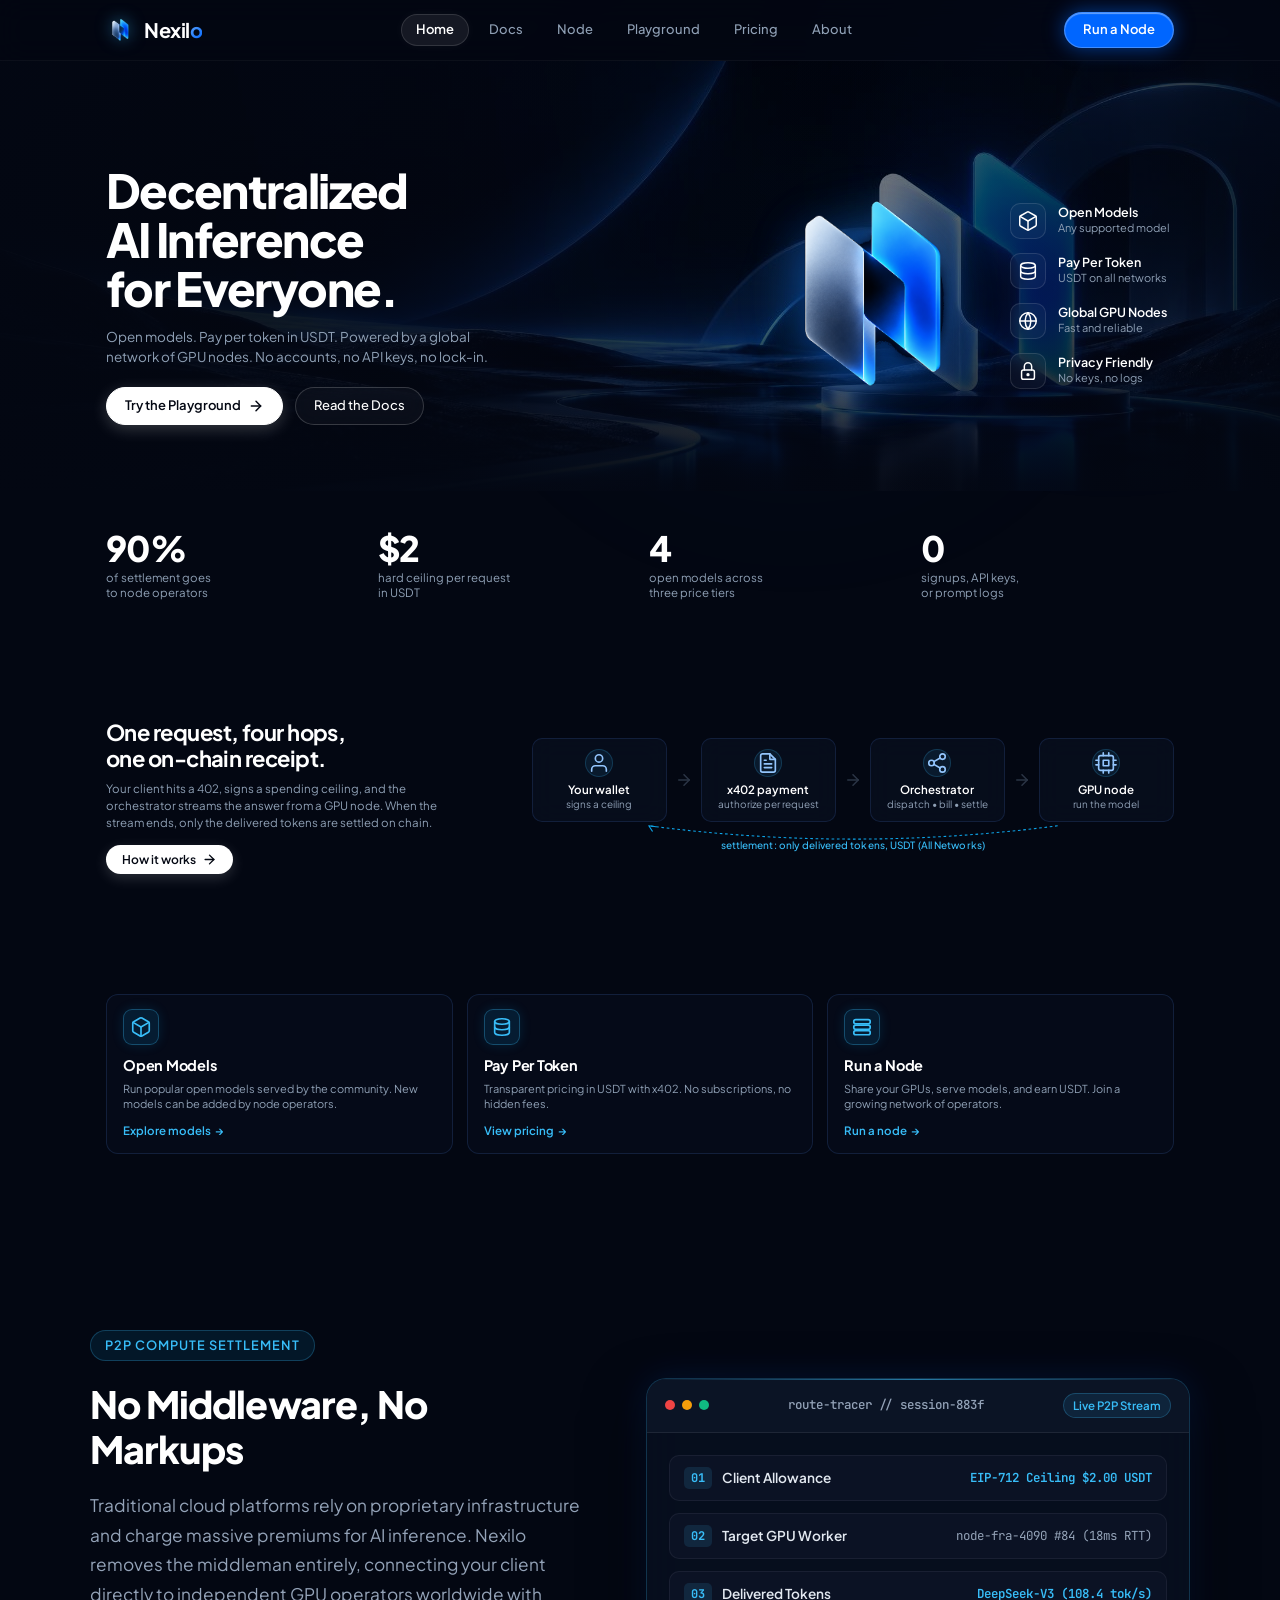
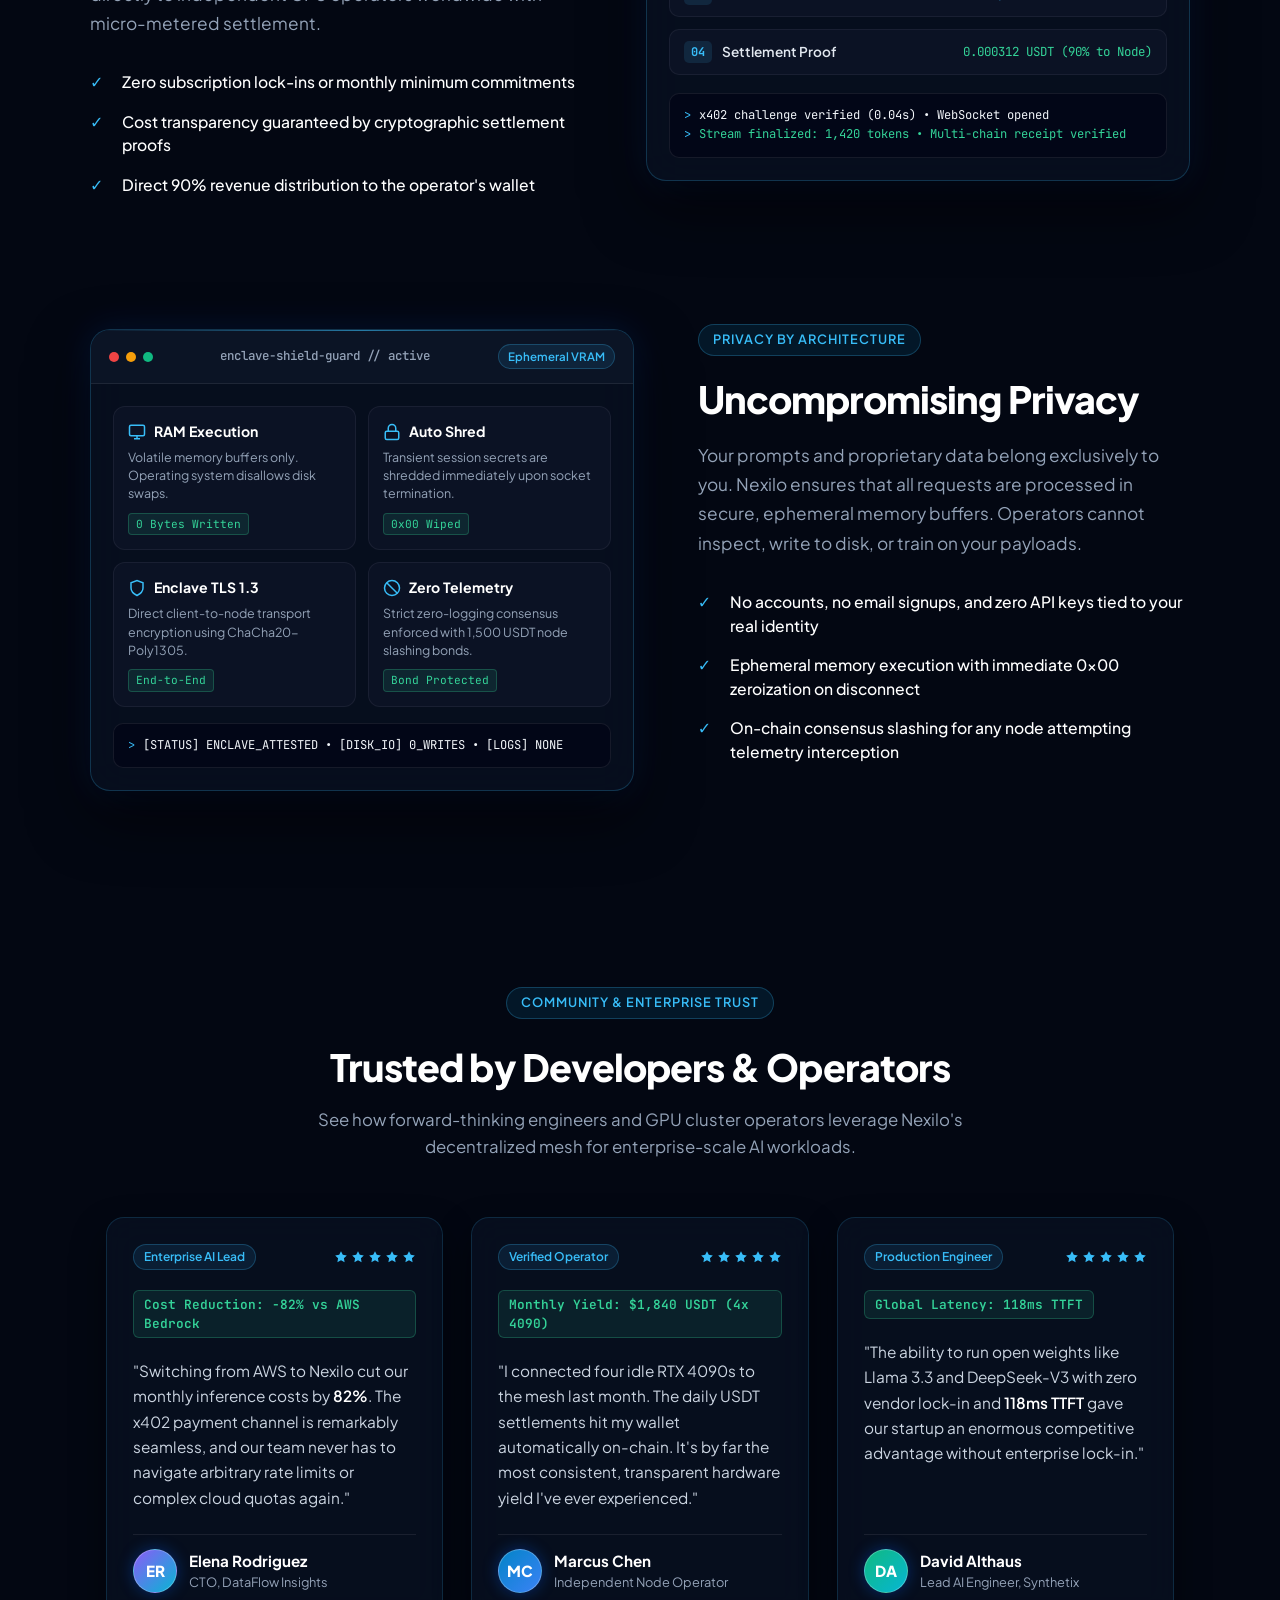
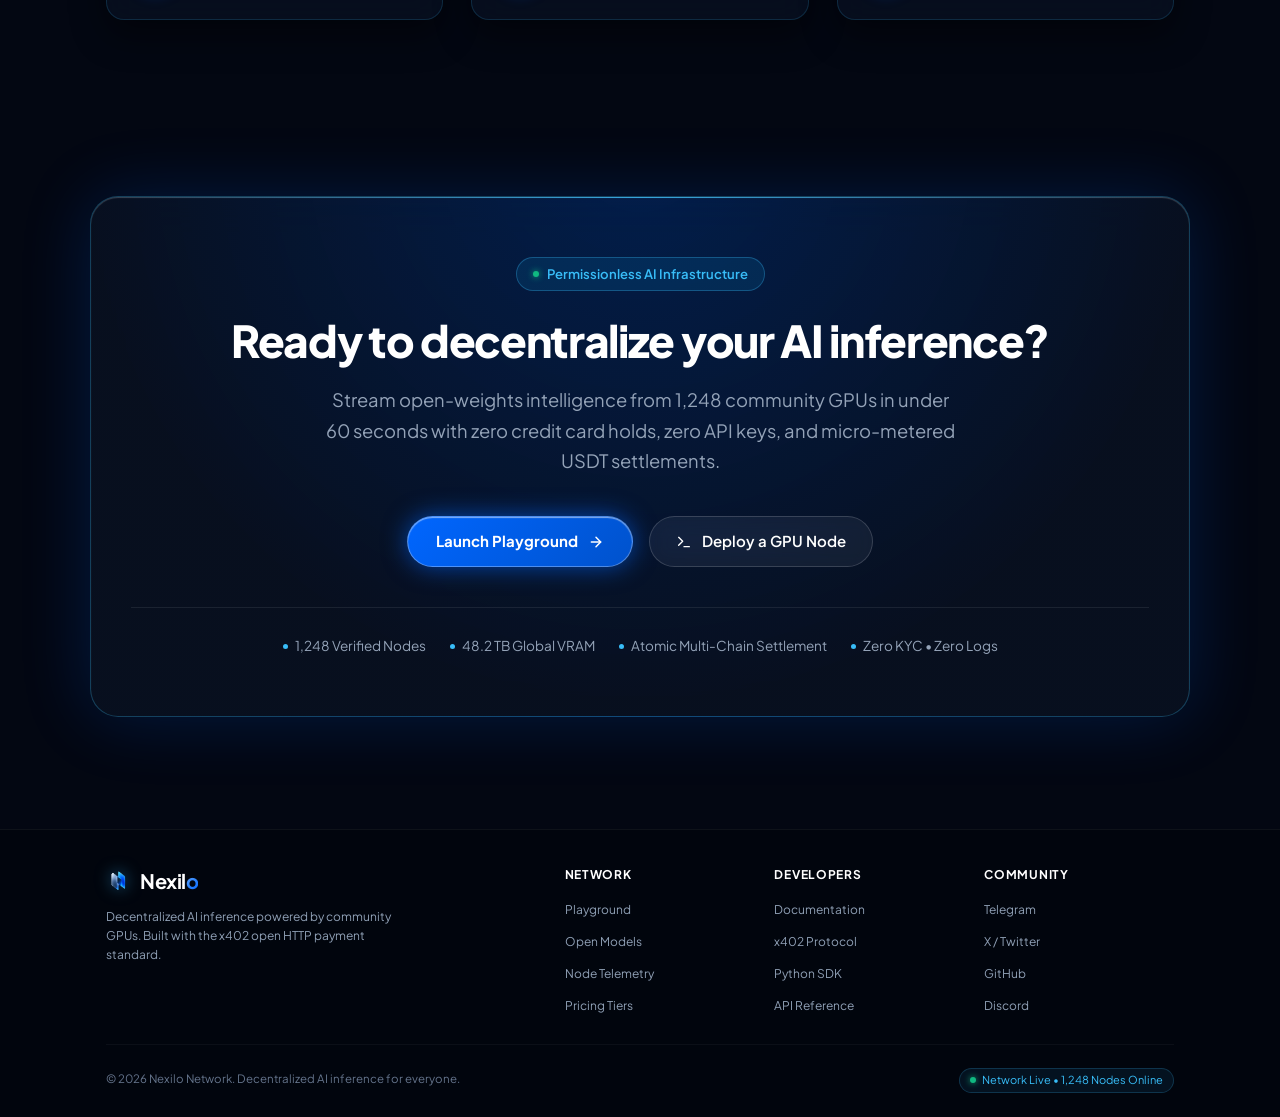
==== index.html @ 08388bfb "Initial commit: Nexilo Decentralized AI Inference UI" ====
<!DOCTYPE html>
<html lang="en">
<head>
  <meta charset="UTF-8" />
  <meta name="viewport" content="width=device-width, initial-scale=1.0" />
  
  <!-- Primary Meta Tags -->
  <title>Nexilo — Decentralized AI Inference for Everyone</title>
  <meta name="title" content="Nexilo — Decentralized AI Inference for Everyone" />
  <meta name="description" content="Open models. Pay per token in USDT. Powered by a global network of GPU nodes. No accounts, no API keys, no lock-in." />
  <meta name="keywords" content="Nexilo, decentralized AI, AI inference, GPU nodes, x402, web3 AI, USDT payment, open models" />
  <meta name="author" content="Nexilo Network" />
  <meta name="theme-color" content="#0066ff" />
  
  <!-- Open Graph / Facebook / Telegram / WhatsApp / Discord -->
  <meta property="og:type" content="website" />
  <meta property="og:url" content="https://nexilo.network/" />
  <meta property="og:title" content="Nexilo — Decentralized AI Inference for Everyone" />
  <meta property="og:description" content="Open models. Pay per token in USDT. Powered by a global network of GPU nodes. No accounts, no API keys, no lock-in." />
  <meta property="og:image" content="banner_nexilo.png" />
  <meta property="og:image:secure_url" content="banner_nexilo.png" />
  <meta property="og:image:type" content="image/png" />
  <meta property="og:image:width" content="2048" />
  <meta property="og:image:height" content="768" />
  <meta property="og:image:alt" content="Nexilo Decentralized AI Inference" />
  <meta property="og:site_name" content="Nexilo" />
  <meta property="og:locale" content="en_US" />

  <!-- Twitter / X -->
  <meta name="twitter:card" content="summary_large_image" />
  <meta name="twitter:url" content="https://nexilo.network/" />
  <meta name="twitter:title" content="Nexilo — Decentralized AI Inference for Everyone" />
  <meta name="twitter:description" content="Open models. Pay per token in USDT. Powered by a global network of GPU nodes. No accounts, no API keys, no lock-in." />
  <meta name="twitter:image" content="banner_nexilo.png" />
  <meta name="twitter:image:alt" content="Nexilo Decentralized AI Inference" />

  <!-- Favicon & Touch Icons -->
  <link rel="icon" type="image/png" href="nexilo_logo_transparent.png" />
  <link rel="apple-touch-icon" href="nexilo_logo_transparent.png" />
  <link rel="image_src" href="banner_nexilo.png" />

  <!-- Google Fonts: Plus Jakarta Sans -->
  <link rel="preconnect" href="https://fonts.googleapis.com" />
  <link rel="preconnect" href="https://fonts.gstatic.com" crossorigin />
  <link href="https://fonts.googleapis.com/css2?family=Plus+Jakarta+Sans:wght@400;500;600;700;800&family=JetBrains+Mono:wght@400;500;600&display=swap" rel="stylesheet" />

  <!-- Stylesheet -->
  <link rel="stylesheet" href="styles.css" />
</head>
<body>
  <!-- Ambient background glow layers -->
  <div class="ambient-glow glow-top-right"></div>
  <div class="ambient-glow glow-center-hero"></div>

  <!-- Header / Navbar -->
  <header class="navbar-wrapper">
    <div class="nav-container">
      <!-- Brand Logo -->
      <a href="index.html" class="brand-logo" id="brand-logo" aria-label="Nexilo Home">
        <div class="logo-icon-wrap">
          <img src="nexilo_logo_transparent.png" alt="Nexilo Logo" class="brand-icon" />
        </div>
        <span class="brand-text">Nexil<span class="gradient-o">o</span></span>
      </a>

      <!-- Desktop Nav Items -->
      <nav class="nav-links" id="main-nav" aria-label="Primary Navigation">
        <a href="index.html" class="nav-link active" id="nav-home">Home</a>
        <a href="docs.html" class="nav-link" id="nav-docs">Docs</a>
        <a href="node.html" class="nav-link" id="nav-node">Node</a>
        <a href="playground.html" class="nav-link" id="nav-playground">Playground</a>
        <a href="pricing.html" class="nav-link" id="nav-pricing">Pricing</a>
        <a href="about.html" class="nav-link" id="nav-about">About</a>
      </nav>

      <!-- Action Button -->
      <div class="nav-actions">
        <a href="node.html" class="btn-run-node" id="btn-run-node-nav" style="text-decoration: none; display: inline-block;">
          Run a Node
        </a>
        <button class="mobile-toggle" id="mobile-toggle" aria-label="Toggle Menu" onclick="toggleMobileMenu()">
          <span></span>
          <span></span>
          <span></span>
        </button>
      </div>
    </div>
  </header>

  <!-- Mobile Drawer Menu -->
  <div class="mobile-drawer" id="mobile-drawer">
    <div class="mobile-drawer-content">
      <a href="index.html" class="mobile-link active" onclick="closeMobileMenu()">Home</a>
      <a href="docs.html" class="mobile-link" onclick="closeMobileMenu()">Docs</a>
      <a href="node.html" class="mobile-link" onclick="closeMobileMenu()">Node</a>
      <a href="playground.html" class="mobile-link" onclick="closeMobileMenu()">Playground</a>
      <a href="pricing.html" class="mobile-link" onclick="closeMobileMenu()">Pricing</a>
      <a href="about.html" class="mobile-link" onclick="closeMobileMenu()">About</a>
      <a href="node.html" class="btn-run-node mobile-btn" style="text-decoration: none; text-align: center;" onclick="closeMobileMenu()">Run a Node</a>
    </div>
  </div>

  <main class="page-content" id="home">
    <!-- Hero Section -->
    <section class="hero-section">
      <!-- Background Scene Layer with Terrain and Neon Curves -->
      <div class="hero-bg-layer" aria-hidden="true">
        <img src="nexilo_bg.jpg" alt="" class="hero-bg-img" />
        <div class="hero-vignette"></div>
      </div>

      <div class="container hero-container">
        <!-- Hero Left Column -->
        <div class="hero-left">
          <h1 class="hero-title">
            Decentralized<br />
            AI Inference<br />
            for Everyone.
          </h1>

          <p class="hero-subtitle">
            Open models. Pay per token in USDT. Powered by a global network of GPU nodes. No accounts, no API keys, no lock-in.
          </p>

          <div class="hero-actions">
            <a href="playground.html" class="btn-primary" id="btn-try-playground" style="text-decoration: none;">
              <span>Try the Playground</span>
              <svg class="arrow-icon" width="16" height="16" viewBox="0 0 24 24" fill="none" stroke="currentColor" stroke-width="2.2" stroke-linecap="round" stroke-linejoin="round">
                <line x1="5" y1="12" x2="19" y2="12"></line>
                <polyline points="12 5 19 12 12 19"></polyline>
              </svg>
            </a>

            <a href="docs.html" class="btn-secondary" id="btn-read-docs" style="text-decoration: none;">
              Read the Docs
            </a>
          </div>
        </div>

        <!-- Hero Center/Right Visual with Floating 3D Logo & Vertical Features -->
        <div class="hero-visual-col">
          <!-- 3D Logo Showcase Centerpiece -->
          <div class="floating-logo-container" id="floating-logo-wrap">
            <div class="logo-glow-aura"></div>
            <img src="nexilo_logo_hero.png" alt="Nexilo 3D Core" class="floating-3d-logo" id="hero-3d-logo" />
            <div class="logo-reflection"></div>
          </div>

          <!-- Vertical Feature Items -->
          <div class="hero-feature-list">
            <!-- Feature Item 1: Open Models -->
            <div class="hero-feature-item" onclick="openModelsModal()">
              <div class="feature-icon-box">
                <svg width="22" height="22" viewBox="0 0 24 24" fill="none" stroke="#ffffff" stroke-width="1.6" stroke-linecap="round" stroke-linejoin="round">
                  <!-- Wireframe Isometric Cube -->
                  <path d="M21 16V8a2 2 0 0 0-1-1.73l-7-4a2 2 0 0 0-2 0l-7 4A2 2 0 0 0 3 8v8a2 2 0 0 0 1 1.73l7 4a2 2 0 0 0 2 0l7-4A2 2 0 0 0 21 16z"></path>
                  <polyline points="3.27 6.96 12 12.01 20.73 6.96"></polyline>
                  <line x1="12" y1="22.08" x2="12" y2="12"></line>
                </svg>
              </div>
              <div class="feature-text">
                <h4 class="feature-title">Open Models</h4>
                <p class="feature-desc">Any supported model</p>
              </div>
            </div>

            <!-- Feature Item 2: Pay Per Token -->
            <div class="hero-feature-item" onclick="openPricingModal()">
              <div class="feature-icon-box">
                <svg width="22" height="22" viewBox="0 0 24 24" fill="none" stroke="#ffffff" stroke-width="1.6" stroke-linecap="round" stroke-linejoin="round">
                  <!-- 3 Stacked Coins / Tokens -->
                  <ellipse cx="12" cy="6" rx="8" ry="3"></ellipse>
                  <path d="M4 6v6c0 1.66 3.58 3 8 3s8-1.34 8-3V6"></path>
                  <path d="M4 12v6c0 1.66 3.58 3 8 3s8-1.34 8-3v-6"></path>
                </svg>
              </div>
              <div class="feature-text">
                <h4 class="feature-title">Pay Per Token</h4>
                <p class="feature-desc">USDT on all networks</p>
              </div>
            </div>

            <!-- Feature Item 3: Global GPU Nodes -->
            <div class="hero-feature-item" onclick="openNodeModal()">
              <div class="feature-icon-box">
                <svg width="22" height="22" viewBox="0 0 24 24" fill="none" stroke="#ffffff" stroke-width="1.6" stroke-linecap="round" stroke-linejoin="round">
                  <!-- Wireframe Globe Network -->
                  <circle cx="12" cy="12" r="9"></circle>
                  <line x1="3" y1="12" x2="21" y2="12"></line>
                  <path d="M12 3a14.5 14.5 0 0 0 0 18"></path>
                  <path d="M12 3a14.5 14.5 0 0 1 0 18"></path>
                </svg>
              </div>
              <div class="feature-text">
                <h4 class="feature-title">Global GPU Nodes</h4>
                <p class="feature-desc">Fast and reliable</p>
              </div>
            </div>

            <!-- Feature Item 4: Privacy Friendly -->
            <div class="hero-feature-item" onclick="openDocsModal()">
              <div class="feature-icon-box">
                <svg width="22" height="22" viewBox="0 0 24 24" fill="none" stroke="#ffffff" stroke-width="1.6" stroke-linecap="round" stroke-linejoin="round">
                  <!-- Padlock -->
                  <rect x="5" y="11" width="14" height="10" rx="2" ry="2"></rect>
                  <path d="M8 11V7a4 4 0 0 1 8 0v4"></path>
                  <circle cx="12" cy="16" r="1" fill="#ffffff"></circle>
                </svg>
              </div>
              <div class="feature-text">
                <h4 class="feature-title">Privacy Friendly</h4>
                <p class="feature-desc">No keys, no logs</p>
              </div>
            </div>
          </div>
        </div>
      </div>
    </section>

    <!-- Stats / Metrics Row -->
    <section class="stats-section">
      <div class="container stats-container">
        <!-- Stat Item 1 -->
        <div class="stat-column">
          <div class="stat-value">90%</div>
          <div class="stat-label">
            of settlement goes<br />
            to node operators
          </div>
        </div>

        <!-- Stat Item 2 -->
        <div class="stat-column">
          <div class="stat-value">$2</div>
          <div class="stat-label">
            hard ceiling per request<br />
            in USDT
          </div>
        </div>

        <!-- Stat Item 3 -->
        <div class="stat-column">
          <div class="stat-value">4</div>
          <div class="stat-label">
            open models across<br />
            three price tiers
          </div>
        </div>

        <!-- Stat Item 4 -->
        <div class="stat-column">
          <div class="stat-value">0</div>
          <div class="stat-label">
            signups, API keys,<br />
            or prompt logs
          </div>
        </div>
      </div>
    </section>

    <!-- Architecture / How It Works Section -->
    <section class="architecture-section" id="how-it-works">
      <div class="container arch-container">
        <!-- Arch Left Column -->
        <div class="arch-left">
          <h2 class="arch-heading">
            One request, four hops,<br />
            one on-chain receipt.
          </h2>

          <p class="arch-description">
            Your client hits a 402, signs a spending ceiling, and the orchestrator streams the answer from a GPU node. When the stream ends, only the delivered tokens are settled on chain.
          </p>

          <button class="btn-how-it-works" id="btn-how-it-works" onclick="triggerFlowSimulation()">
            <span>How it works</span>
            <svg class="arrow-icon" width="15" height="15" viewBox="0 0 24 24" fill="none" stroke="currentColor" stroke-width="2.2" stroke-linecap="round" stroke-linejoin="round">
              <line x1="5" y1="12" x2="19" y2="12"></line>
              <polyline points="12 5 19 12 12 19"></polyline>
            </svg>
          </button>
        </div>

        <!-- Arch Right Column: Interactive Process Diagram -->
        <div class="arch-right">
          <div class="arch-flow-wrapper">
            <!-- 4 Process Cards Row -->
            <div class="arch-cards-row">
              <!-- Card 1: Your wallet -->
              <div class="process-card" id="step-wallet">
                <div class="process-icon-wrap">
                  <svg width="22" height="22" viewBox="0 0 24 24" fill="none" stroke="#93c5fd" stroke-width="1.8" stroke-linecap="round" stroke-linejoin="round">
                    <path d="M20 21v-2a4 4 0 0 0-4-4H8a4 4 0 0 0-4 4v2"></path>
                    <circle cx="12" cy="7" r="4"></circle>
                  </svg>
                </div>
                <div class="process-info">
                  <div class="process-title">Your wallet</div>
                  <div class="process-subtitle">signs a ceiling</div>
                </div>
              </div>

              <!-- Connecting Arrow 1 -->
              <div class="flow-arrow" aria-hidden="true">
                <svg width="18" height="18" viewBox="0 0 24 24" fill="none" stroke="#475569" stroke-width="2" stroke-linecap="round" stroke-linejoin="round">
                  <line x1="5" y1="12" x2="19" y2="12"></line>
                  <polyline points="12 5 19 12 12 19"></polyline>
                </svg>
              </div>

              <!-- Card 2: x402 payment -->
              <div class="process-card" id="step-payment">
                <div class="process-icon-wrap">
                  <svg width="22" height="22" viewBox="0 0 24 24" fill="none" stroke="#93c5fd" stroke-width="1.8" stroke-linecap="round" stroke-linejoin="round">
                    <path d="M14 2H6a2 2 0 0 0-2 2v16a2 2 0 0 0 2 2h12a2 2 0 0 0 2-2V8z"></path>
                    <polyline points="14 2 14 8 20 8"></polyline>
                    <line x1="16" y1="13" x2="8" y2="13"></line>
                    <line x1="16" y1="17" x2="8" y2="17"></line>
                    <line x1="10" y1="9" x2="8" y2="9"></line>
                  </svg>
                </div>
                <div class="process-info">
                  <div class="process-title">x402 payment</div>
                  <div class="process-subtitle">authorize per request</div>
                </div>
              </div>

              <!-- Connecting Arrow 2 -->
              <div class="flow-arrow" aria-hidden="true">
                <svg width="18" height="18" viewBox="0 0 24 24" fill="none" stroke="#475569" stroke-width="2" stroke-linecap="round" stroke-linejoin="round">
                  <line x1="5" y1="12" x2="19" y2="12"></line>
                  <polyline points="12 5 19 12 12 19"></polyline>
                </svg>
              </div>

              <!-- Card 3: Orchestrator -->
              <div class="process-card" id="step-orchestrator">
                <div class="process-icon-wrap">
                  <svg width="22" height="22" viewBox="0 0 24 24" fill="none" stroke="#93c5fd" stroke-width="1.8" stroke-linecap="round" stroke-linejoin="round">
                    <circle cx="18" cy="5" r="3"></circle>
                    <circle cx="6" cy="12" r="3"></circle>
                    <circle cx="18" cy="19" r="3"></circle>
                    <line x1="8.59" y1="13.51" x2="15.42" y2="17.49"></line>
                    <line x1="15.41" y1="6.51" x2="8.59" y2="10.49"></line>
                  </svg>
                </div>
                <div class="process-info">
                  <div class="process-title">Orchestrator</div>
                  <div class="process-subtitle">dispatch &bull; bill &bull; settle</div>
                </div>
              </div>

              <!-- Connecting Arrow 3 -->
              <div class="flow-arrow" aria-hidden="true">
                <svg width="18" height="18" viewBox="0 0 24 24" fill="none" stroke="#475569" stroke-width="2" stroke-linecap="round" stroke-linejoin="round">
                  <line x1="5" y1="12" x2="19" y2="12"></line>
                  <polyline points="12 5 19 12 12 19"></polyline>
                </svg>
              </div>

              <!-- Card 4: GPU node -->
              <div class="process-card" id="step-gpunode">
                <div class="process-icon-wrap">
                  <svg width="22" height="22" viewBox="0 0 24 24" fill="none" stroke="#93c5fd" stroke-width="1.8" stroke-linecap="round" stroke-linejoin="round">
                    <rect x="4" y="4" width="16" height="16" rx="2"></rect>
                    <rect x="9" y="9" width="6" height="6"></rect>
                    <line x1="9" y1="1" x2="9" y2="4"></line>
                    <line x1="15" y1="1" x2="15" y2="4"></line>
                    <line x1="9" y1="20" x2="9" y2="23"></line>
                    <line x1="15" y1="20" x2="15" y2="23"></line>
                    <line x1="20" y1="9" x2="23" y2="9"></line>
                    <line x1="20" y1="14" x2="23" y2="14"></line>
                    <line x1="1" y1="9" x2="4" y2="9"></line>
                    <line x1="1" y1="14" x2="4" y2="14"></line>
                  </svg>
                </div>
                <div class="process-info">
                  <div class="process-title">GPU node</div>
                  <div class="process-subtitle">run the model</div>
                </div>
              </div>
            </div>

            <!-- Curved Return Settlement Loop (SVG Path) -->
            <div class="settlement-loop-container">
              <svg class="settlement-svg" viewBox="0 0 600 36" fill="none">
                <!-- Dotted return curve from GPU node center (approx 530) to Wallet center (approx 70) -->
                <path d="M 530,2 Q 300,32 70,2" stroke="#0ea5e9" stroke-width="1.2" stroke-dasharray="3 3" fill="none" class="loop-path"></path>
                <!-- Subtle arrowhead pointing to wallet -->
                <polyline points="74,8 70,2 78,3" stroke="#0ea5e9" stroke-width="1.2" fill="none" stroke-linecap="round" stroke-linejoin="round"></polyline>
              </svg>
              <div class="settlement-label" id="settlement-badge">
                settlement: only delivered tokens, USDT (All Networks)
              </div>
            </div>
          </div>
        </div>
      </div>
    </section>

    <!-- Bottom Three Feature Cards -->
    <section class="bottom-cards-section">
      <div class="container cards-container">
        <!-- Bottom Card 1: Open Models -->
        <div class="feature-card" onclick="openModelsModal()">
          <div class="card-header-icon">
            <div class="blue-icon-badge">
              <svg width="22" height="22" viewBox="0 0 24 24" fill="none" stroke="#38bdf8" stroke-width="1.8" stroke-linecap="round" stroke-linejoin="round">
                <path d="M21 16V8a2 2 0 0 0-1-1.73l-7-4a2 2 0 0 0-2 0l-7 4A2 2 0 0 0 3 8v8a2 2 0 0 0 1 1.73l7 4a2 2 0 0 0 2 0l7-4A2 2 0 0 0 21 16z"></path>
                <polyline points="3.27 6.96 12 12.01 20.73 6.96"></polyline>
                <line x1="12" y1="22.08" x2="12" y2="12"></line>
              </svg>
            </div>
          </div>
          <h3 class="card-title">Open Models</h3>
          <p class="card-body">
            Run popular open models served by the community. New models can be added by node operators.
          </p>
          <a href="pricing.html" class="card-action-link">
            <span>Explore models</span>
            <span class="link-arrow">&rarr;</span>
          </a>
        </div>

        <!-- Bottom Card 2: Pay Per Token -->
        <div class="feature-card" onclick="window.location.href='pricing.html'">
          <div class="card-header-icon">
            <div class="blue-icon-badge">
              <svg width="22" height="22" viewBox="0 0 24 24" fill="none" stroke="#38bdf8" stroke-width="1.8" stroke-linecap="round" stroke-linejoin="round">
                <ellipse cx="12" cy="6" rx="8" ry="3"></ellipse>
                <path d="M4 6v6c0 1.66 3.58 3 8 3s8-1.34 8-3V6"></path>
                <path d="M4 12v6c0 1.66 3.58 3 8 3s8-1.34 8-3v-6"></path>
              </svg>
            </div>
          </div>
          <h3 class="card-title">Pay Per Token</h3>
          <p class="card-body">
            Transparent pricing in USDT with x402. No subscriptions, no hidden fees.
          </p>
          <a href="pricing.html" class="card-action-link">
            <span>View pricing</span>
            <span class="link-arrow">&rarr;</span>
          </a>
        </div>

        <!-- Bottom Card 3: Run a Node -->
        <div class="feature-card" onclick="window.location.href='node.html'">
          <div class="card-header-icon">
            <div class="blue-icon-badge">
              <svg width="22" height="22" viewBox="0 0 24 24" fill="none" stroke="#38bdf8" stroke-width="1.8" stroke-linecap="round" stroke-linejoin="round">
                <rect x="3" y="4" width="18" height="4.5" rx="2.25"></rect>
                <rect x="3" y="10" width="18" height="4.5" rx="2.25"></rect>
                <rect x="3" y="16" width="18" height="4.5" rx="2.25"></rect>
              </svg>
            </div>
          </div>
          <h3 class="card-title">Run a Node</h3>
          <p class="card-body">
            Share your GPUs, serve models, and earn USDT. Join a growing network of operators.
          </p>
          <a href="node.html" class="card-action-link">
            <span>Run a node</span>
            <span class="link-arrow">&rarr;</span>
          </a>
        </div>
      </div>
    </section>

  
    <!-- Alternating Feature Blocks -->
    <section class="feature-split-section container">
      <!-- Feature 1: Direct P2P Settlement -->
      <div class="feature-split-row">
        <div class="feature-split-content">
          <div class="feature-split-badge">P2P Compute Settlement</div>
          <h2 class="feature-split-title">No Middleware, No Markups</h2>
          <p class="feature-split-desc">
            Traditional cloud platforms rely on proprietary infrastructure and charge massive premiums for AI inference. Nexilo removes the middleman entirely, connecting your client directly to independent GPU operators worldwide with micro-metered settlement.
          </p>
          <ul class="feature-split-list">
            <li>Zero subscription lock-ins or monthly minimum commitments</li>
            <li>Cost transparency guaranteed by cryptographic settlement proofs</li>
            <li>Direct 90% revenue distribution to the operator's wallet</li>
          </ul>
        </div>
        <div class="feature-split-visual">
          <div class="tech-widget-header">
            <div class="tech-window-dots">
              <span class="tech-dot red"></span>
              <span class="tech-dot yellow"></span>
              <span class="tech-dot green"></span>
            </div>
            <span class="tech-widget-title">route-tracer // session-883f</span>
            <span class="tech-status-chip">Live P2P Stream</span>
          </div>
          <div class="tech-widget-body">
            <div class="route-tracer-list">
              <div class="tracer-step">
                <div class="tracer-step-left">
                  <span class="tracer-index">01</span>
                  <span class="tracer-label">Client Allowance</span>
                </div>
                <span class="tracer-tag highlight">EIP-712 Ceiling $2.00 USDT</span>
              </div>
              <div class="tracer-step">
                <div class="tracer-step-left">
                  <span class="tracer-index">02</span>
                  <span class="tracer-label">Target GPU Worker</span>
                </div>
                <span class="tracer-tag">node-fra-4090 #84 (18ms RTT)</span>
              </div>
              <div class="tracer-step">
                <div class="tracer-step-left">
                  <span class="tracer-index">03</span>
                  <span class="tracer-label">Delivered Tokens</span>
                </div>
                <span class="tracer-tag highlight">DeepSeek-V3 (108.4 tok/s)</span>
              </div>
              <div class="tracer-step">
                <div class="tracer-step-left">
                  <span class="tracer-index">04</span>
                  <span class="tracer-label">Settlement Proof</span>
                </div>
                <span class="tracer-tag success">0.000312 USDT (90% to Node)</span>
              </div>
            </div>
            <div class="tech-console-box">
              <div class="tech-console-line">
                <span class="tech-console-prompt">&gt;</span>
                <span class="tech-console-val">x402 challenge verified (0.04s) &bull; WebSocket opened</span>
              </div>
              <div class="tech-console-line">
                <span class="tech-console-prompt">&gt;</span>
                <span class="tech-console-val green">Stream finalized: 1,420 tokens &bull; Multi-chain receipt verified</span>
              </div>
            </div>
          </div>
        </div>
      </div>

      <!-- Feature 2: Privacy by Architecture -->
      <div class="feature-split-row reverse">
        <div class="feature-split-content">
          <div class="feature-split-badge">Privacy By Architecture</div>
          <h2 class="feature-split-title">Uncompromising Privacy</h2>
          <p class="feature-split-desc">
            Your prompts and proprietary data belong exclusively to you. Nexilo ensures that all requests are processed in secure, ephemeral memory buffers. Operators cannot inspect, write to disk, or train on your payloads.
          </p>
          <ul class="feature-split-list">
            <li>No accounts, no email signups, and zero API keys tied to your real identity</li>
            <li>Ephemeral memory execution with immediate 0x00 zeroization on disconnect</li>
            <li>On-chain consensus slashing for any node attempting telemetry interception</li>
          </ul>
        </div>
        <div class="feature-split-visual">
          <div class="tech-widget-header">
            <div class="tech-window-dots">
              <span class="tech-dot red"></span>
              <span class="tech-dot yellow"></span>
              <span class="tech-dot green"></span>
            </div>
            <span class="tech-widget-title">enclave-shield-guard // active</span>
            <span class="tech-status-chip">Ephemeral VRAM</span>
          </div>
          <div class="tech-widget-body">
            <div class="security-matrix-grid">
              <div class="security-card-mini">
                <div class="sec-mini-header">
                  <svg class="sec-mini-icon" viewBox="0 0 24 24" fill="none" stroke="currentColor" stroke-width="2">
                    <rect x="2" y="3" width="20" height="14" rx="2" ry="2"></rect>
                    <line x1="8" y1="21" x2="16" y2="21"></line>
                    <line x1="12" y1="17" x2="12" y2="21"></line>
                  </svg>
                  <span>RAM Execution</span>
                </div>
                <div class="sec-mini-desc">Volatile memory buffers only. Operating system disallows disk swaps.</div>
                <span class="sec-mini-tag">0 Bytes Written</span>
              </div>
              <div class="security-card-mini">
                <div class="sec-mini-header">
                  <svg class="sec-mini-icon" viewBox="0 0 24 24" fill="none" stroke="currentColor" stroke-width="2">
                    <rect x="3" y="11" width="18" height="11" rx="2" ry="2"></rect>
                    <path d="M7 11V7a5 5 0 0 1 10 0v4"></path>
                  </svg>
                  <span>Auto Shred</span>
                </div>
                <div class="sec-mini-desc">Transient session secrets are shredded immediately upon socket termination.</div>
                <span class="sec-mini-tag">0x00 Wiped</span>
              </div>
              <div class="security-card-mini">
                <div class="sec-mini-header">
                  <svg class="sec-mini-icon" viewBox="0 0 24 24" fill="none" stroke="currentColor" stroke-width="2">
                    <path d="M12 22s8-4 8-10V5l-8-3-8 3v7c0 6 8 10 8 10z"></path>
                  </svg>
                  <span>Enclave TLS 1.3</span>
                </div>
                <div class="sec-mini-desc">Direct client-to-node transport encryption using ChaCha20-Poly1305.</div>
                <span class="sec-mini-tag">End-to-End</span>
              </div>
              <div class="security-card-mini">
                <div class="sec-mini-header">
                  <svg class="sec-mini-icon" viewBox="0 0 24 24" fill="none" stroke="currentColor" stroke-width="2">
                    <circle cx="12" cy="12" r="10"></circle>
                    <line x1="4.93" y1="4.93" x2="19.07" y2="19.07"></line>
                  </svg>
                  <span>Zero Telemetry</span>
                </div>
                <div class="sec-mini-desc">Strict zero-logging consensus enforced with 1,500 USDT node slashing bonds.</div>
                <span class="sec-mini-tag">Bond Protected</span>
              </div>
            </div>
            <div class="tech-console-box">
              <div class="tech-console-line">
                <span class="tech-console-prompt">&gt;</span>
                <span class="tech-console-val">[STATUS] ENCLAVE_ATTESTED &bull; [DISK_IO] 0_WRITES &bull; [LOGS] NONE</span>
              </div>
            </div>
          </div>
        </div>
      </div>
    </section>

    <!-- Testimonials -->
    <section class="testimonials-section">
      <div class="container">
        <div class="testimonials-header">
          <div class="feature-split-badge">Community &amp; Enterprise Trust</div>
          <h2 class="section-title">Trusted by Developers &amp; Operators</h2>
          <p class="section-subtitle">
            See how forward-thinking engineers and GPU cluster operators leverage Nexilo's decentralized mesh for enterprise-scale AI workloads.
          </p>
        </div>
        <div class="testimonials-grid">
          <!-- Card 1 -->
          <div class="testimonial-card">
            <div>
              <div class="testimonial-card-top">
                <span class="test-badge">Enterprise AI Lead</span>
                <div class="test-stars">
                  <svg width="14" height="14" viewBox="0 0 24 24" fill="currentColor"><polygon points="12 2 15.09 8.26 22 9.27 17 14.14 18.18 21.02 12 17.77 5.82 21.02 7 14.14 2 9.27 8.91 8.26 12 2"></polygon></svg>
                  <svg width="14" height="14" viewBox="0 0 24 24" fill="currentColor"><polygon points="12 2 15.09 8.26 22 9.27 17 14.14 18.18 21.02 12 17.77 5.82 21.02 7 14.14 2 9.27 8.91 8.26 12 2"></polygon></svg>
                  <svg width="14" height="14" viewBox="0 0 24 24" fill="currentColor"><polygon points="12 2 15.09 8.26 22 9.27 17 14.14 18.18 21.02 12 17.77 5.82 21.02 7 14.14 2 9.27 8.91 8.26 12 2"></polygon></svg>
                  <svg width="14" height="14" viewBox="0 0 24 24" fill="currentColor"><polygon points="12 2 15.09 8.26 22 9.27 17 14.14 18.18 21.02 12 17.77 5.82 21.02 7 14.14 2 9.27 8.91 8.26 12 2"></polygon></svg>
                  <svg width="14" height="14" viewBox="0 0 24 24" fill="currentColor"><polygon points="12 2 15.09 8.26 22 9.27 17 14.14 18.18 21.02 12 17.77 5.82 21.02 7 14.14 2 9.27 8.91 8.26 12 2"></polygon></svg>
                </div>
              </div>
              <div class="testimonial-metric-pill">Cost Reduction: -82% vs AWS Bedrock</div>
              <p class="testimonial-quote">
                "Switching from AWS to Nexilo cut our monthly inference costs by <strong>82%</strong>. The x402 payment channel is remarkably seamless, and our team never has to navigate arbitrary rate limits or complex cloud quotas again."
              </p>
            </div>
            <div class="testimonial-author">
              <div class="avatar-monogram purple">ER</div>
              <div>
                <div class="testimonial-name">Elena Rodriguez</div>
                <div class="testimonial-role">CTO, DataFlow Insights</div>
              </div>
            </div>
          </div>

          <!-- Card 2 -->
          <div class="testimonial-card">
            <div>
              <div class="testimonial-card-top">
                <span class="test-badge">Verified Operator</span>
                <div class="test-stars">
                  <svg width="14" height="14" viewBox="0 0 24 24" fill="currentColor"><polygon points="12 2 15.09 8.26 22 9.27 17 14.14 18.18 21.02 12 17.77 5.82 21.02 7 14.14 2 9.27 8.91 8.26 12 2"></polygon></svg>
                  <svg width="14" height="14" viewBox="0 0 24 24" fill="currentColor"><polygon points="12 2 15.09 8.26 22 9.27 17 14.14 18.18 21.02 12 17.77 5.82 21.02 7 14.14 2 9.27 8.91 8.26 12 2"></polygon></svg>
                  <svg width="14" height="14" viewBox="0 0 24 24" fill="currentColor"><polygon points="12 2 15.09 8.26 22 9.27 17 14.14 18.18 21.02 12 17.77 5.82 21.02 7 14.14 2 9.27 8.91 8.26 12 2"></polygon></svg>
                  <svg width="14" height="14" viewBox="0 0 24 24" fill="currentColor"><polygon points="12 2 15.09 8.26 22 9.27 17 14.14 18.18 21.02 12 17.77 5.82 21.02 7 14.14 2 9.27 8.91 8.26 12 2"></polygon></svg>
                  <svg width="14" height="14" viewBox="0 0 24 24" fill="currentColor"><polygon points="12 2 15.09 8.26 22 9.27 17 14.14 18.18 21.02 12 17.77 5.82 21.02 7 14.14 2 9.27 8.91 8.26 12 2"></polygon></svg>
                </div>
              </div>
              <div class="testimonial-metric-pill">Monthly Yield: $1,840 USDT (4x 4090)</div>
              <p class="testimonial-quote">
                "I connected four idle RTX 4090s to the mesh last month. The daily USDT settlements hit my wallet automatically on-chain. It's by far the most consistent, transparent hardware yield I've ever experienced."
              </p>
            </div>
            <div class="testimonial-author">
              <div class="avatar-monogram blue">MC</div>
              <div>
                <div class="testimonial-name">Marcus Chen</div>
                <div class="testimonial-role">Independent Node Operator</div>
              </div>
            </div>
          </div>

          <!-- Card 3 -->
          <div class="testimonial-card">
            <div>
              <div class="testimonial-card-top">
                <span class="test-badge">Production Engineer</span>
                <div class="test-stars">
                  <svg width="14" height="14" viewBox="0 0 24 24" fill="currentColor"><polygon points="12 2 15.09 8.26 22 9.27 17 14.14 18.18 21.02 12 17.77 5.82 21.02 7 14.14 2 9.27 8.91 8.26 12 2"></polygon></svg>
                  <svg width="14" height="14" viewBox="0 0 24 24" fill="currentColor"><polygon points="12 2 15.09 8.26 22 9.27 17 14.14 18.18 21.02 12 17.77 5.82 21.02 7 14.14 2 9.27 8.91 8.26 12 2"></polygon></svg>
                  <svg width="14" height="14" viewBox="0 0 24 24" fill="currentColor"><polygon points="12 2 15.09 8.26 22 9.27 17 14.14 18.18 21.02 12 17.77 5.82 21.02 7 14.14 2 9.27 8.91 8.26 12 2"></polygon></svg>
                  <svg width="14" height="14" viewBox="0 0 24 24" fill="currentColor"><polygon points="12 2 15.09 8.26 22 9.27 17 14.14 18.18 21.02 12 17.77 5.82 21.02 7 14.14 2 9.27 8.91 8.26 12 2"></polygon></svg>
                  <svg width="14" height="14" viewBox="0 0 24 24" fill="currentColor"><polygon points="12 2 15.09 8.26 22 9.27 17 14.14 18.18 21.02 12 17.77 5.82 21.02 7 14.14 2 9.27 8.91 8.26 12 2"></polygon></svg>
                </div>
              </div>
              <div class="testimonial-metric-pill">Global Latency: 118ms TTFT</div>
              <p class="testimonial-quote">
                "The ability to run open weights like Llama 3.3 and DeepSeek-V3 with zero vendor lock-in and <strong>118ms TTFT</strong> gave our startup an enormous competitive advantage without enterprise lock-in."
              </p>
            </div>
            <div class="testimonial-author">
              <div class="avatar-monogram emerald">DA</div>
              <div>
                <div class="testimonial-name">David Althaus</div>
                <div class="testimonial-role">Lead AI Engineer, Synthetix</div>
              </div>
            </div>
          </div>
        </div>
      </div>
    </section>

    <!-- CTA Banner -->
    <section class="cta-banner-section container">
      <div class="cta-banner">
        <div class="cta-badge-top">
          <span class="pulse-dot"></span>
          <span>Permissionless AI Infrastructure</span>
        </div>
        <h2 class="cta-banner-title">Ready to decentralize your AI inference?</h2>
        <p class="cta-banner-desc">
          Stream open-weights intelligence from 1,248 community GPUs in under 60 seconds with zero credit card holds, zero API keys, and micro-metered USDT settlements.
        </p>
        <div class="cta-actions-row">
          <a href="playground.html" class="btn-cta-primary">
            <span>Launch Playground</span>
            <svg width="16" height="16" viewBox="0 0 24 24" fill="none" stroke="currentColor" stroke-width="2.2" stroke-linecap="round" stroke-linejoin="round">
              <line x1="5" y1="12" x2="19" y2="12"></line>
              <polyline points="12 5 19 12 12 19"></polyline>
            </svg>
          </a>
          <a href="node.html" class="btn-cta-secondary">
            <svg width="16" height="16" viewBox="0 0 24 24" fill="none" stroke="currentColor" stroke-width="2" stroke-linecap="round" stroke-linejoin="round">
              <polyline points="4 17 10 11 4 5"></polyline>
              <line x1="12" y1="19" x2="20" y2="19"></line>
            </svg>
            <span>Deploy a GPU Node</span>
          </a>
        </div>
        <div class="cta-trust-strip">
          <div class="cta-trust-item">
            <span class="cta-trust-dot"></span>
            <span>1,248 Verified Nodes</span>
          </div>
          <div class="cta-trust-item">
            <span class="cta-trust-dot"></span>
            <span>48.2 TB Global VRAM</span>
          </div>
          <div class="cta-trust-item">
            <span class="cta-trust-dot"></span>
            <span>Atomic Multi-Chain Settlement</span>
          </div>
          <div class="cta-trust-item">
            <span class="cta-trust-dot"></span>
            <span>Zero KYC &bull; Zero Logs</span>
          </div>
        </div>
      </div>
    </section>
  </main>

<!-- Footer -->
    <footer class="site-footer">
      <div class="container footer-container">
        <div class="footer-top">
          <div class="footer-brand">
            <div class="brand-logo">
              <div class="logo-icon-wrap sm">
                <img src="nexilo_logo_transparent.png" alt="Nexilo" class="brand-icon" />
              </div>
              <span class="brand-text">Nexil<span class="gradient-o">o</span></span>
            </div>
            <p class="footer-tagline">
              Decentralized AI inference powered by community GPUs. Built with the x402 open HTTP payment standard.
            </p>
          </div>

          <div class="footer-nav-groups">
            <div class="footer-group">
              <h5 class="footer-title">Network</h5>
              <ul>
                <li><a href="playground.html">Playground</a></li>
                <li><a href="pricing.html">Open Models</a></li>
                <li><a href="node.html">Node Telemetry</a></li>
                <li><a href="pricing.html">Pricing Tiers</a></li>
              </ul>
            </div>
            <div class="footer-group">
              <h5 class="footer-title">Developers</h5>
              <ul>
                <li><a href="docs.html">Documentation</a></li>
                <li><a href="docs.html#x402-protocol">x402 Protocol</a></li>
                <li><a href="docs.html#python-sdk">Python SDK</a></li>
                <li><a href="docs.html#models-table">API Reference</a></li>
              </ul>
            </div>
            <div class="footer-group">
              <h5 class="footer-title">Community</h5>
              <ul>
                <li><a href="https://t.me" target="_blank" rel="noopener">Telegram</a></li>
                <li><a href="https://x.com" target="_blank" rel="noopener">X / Twitter</a></li>
                <li><a href="https://github.com" target="_blank" rel="noopener">GitHub</a></li>
                <li><a href="https://discord.com" target="_blank" rel="noopener">Discord</a></li>
              </ul>
            </div>
          </div>
        </div>

        <div class="footer-bottom">
          <p class="copyright">&copy; 2026 Nexilo Network. Decentralized AI inference for everyone.</p>
          <div class="social-share-preview-info">
            <span class="badge-status"><span class="pulse-dot"></span> Network Live &bull; 1,248 Nodes Online</span>
          </div>
        </div>
      </div>
    </footer>

  <!-- ================= MODALS & INTERACTIVE OVERLAYS ================= -->

  <!-- Modal 1: Interactive AI Playground -->
  <div class="modal-overlay" id="modal-playground" onclick="handleModalBackdrop(event, 'modal-playground')">
    <div class="modal-dialog playground-modal-dialog">
      <div class="modal-header">
        <div class="modal-header-left">
          <div class="modal-badge">Interactive Playground</div>
          <h3 class="modal-title">Stream AI Inference in Real-Time</h3>
        </div>
        <button class="modal-close" onclick="closeModal('modal-playground')" aria-label="Close">&times;</button>
      </div>

      <div class="modal-body">
        <div class="playground-controls">
          <div class="control-group">
            <label for="model-select">Select Model:</label>
            <select id="model-select" class="select-input">
              <option value="llama3">Llama 3.3 70B Instruct ($0.0008 / 1K tokens)</option>
              <option value="deepseek">DeepSeek-V3 671B MoE ($0.0004 / 1K tokens)</option>
              <option value="qwen">Qwen 2.5 72B Coder ($0.0006 / 1K tokens)</option>
              <option value="mistral">Mistral Large 2 ($0.0010 / 1K tokens)</option>
            </select>
          </div>
          <div class="telemetry-pill">
            <span class="dot-green"></span>
            <span>x402 Wallet: Ready &bull; Ceiling: $2.00 USDT</span>
          </div>
        </div>

        <div class="prompt-suggestions">
          <span class="suggestion-chip" onclick="setPrompt('Explain how x402 payment channels settle micro-transactions per token stream.')">
            What is x402 payment?
          </span>
          <span class="suggestion-chip" onclick="setPrompt('Write a lightweight Python client to stream tokens from Nexilo decentralized nodes.')">
            Python client code
          </span>
          <span class="suggestion-chip" onclick="setPrompt('Compare centralized cloud GPU inference vs Nexilo decentralized node incentives.')">
            Why decentralized?
          </span>
        </div>

        <div class="playground-input-row">
          <input type="text" id="playground-prompt-input" class="text-input" placeholder="Type a prompt to test decentralized streaming..." value="Explain how x402 payment channels settle micro-transactions per token stream." />
          <button class="btn-primary" id="btn-stream-run" onclick="runPlaygroundStream()">
            <span>Generate</span>
            <svg width="16" height="16" viewBox="0 0 24 24" fill="none" stroke="currentColor" stroke-width="2">
              <polygon points="5 3 19 12 5 21 5 3"></polygon>
            </svg>
          </button>
        </div>

        <!-- Terminal Output -->
        <div class="terminal-container">
          <div class="terminal-bar">
            <div class="terminal-dots">
              <span class="dot red"></span>
              <span class="dot yellow"></span>
              <span class="dot green"></span>
            </div>
            <span class="terminal-title">nexilo-stream-session — node#4090-ams-04</span>
            <span class="terminal-status" id="stream-status-badge">Idle</span>
          </div>
          <div class="terminal-content" id="playground-terminal-output">
Click "Generate" to stream tokens directly from a decentralized GPU node through the x402 payment orchestrator.
          </div>
        </div>

        <!-- Live Stream Metrics -->
        <div class="playground-live-metrics">
          <div class="live-metric">
            <span class="metric-caption">Delivered Tokens</span>
            <span class="metric-num" id="stat-tokens">0</span>
          </div>
          <div class="live-metric">
            <span class="metric-caption">Streaming Speed</span>
            <span class="metric-num" id="stat-speed">0 tok/s</span>
          </div>
          <div class="live-metric">
            <span class="metric-caption">Settled Cost</span>
            <span class="metric-num text-cyan" id="stat-cost">$0.000000 USDT</span>
          </div>
          <div class="live-metric">
            <span class="metric-caption">Payment Hop</span>
            <span class="metric-num" id="stat-hop">x402 Multi-Chain</span>
          </div>
        </div>
      </div>
    </div>
  </div>

  <!-- Modal 2: Run a Node Modal -->
  <div class="modal-overlay" id="modal-node" onclick="handleModalBackdrop(event, 'modal-node')">
    <div class="modal-dialog">
      <div class="modal-header">
        <div class="modal-header-left">
          <div class="modal-badge">Node Operator Program</div>
          <h3 class="modal-title">Earn 90% USDT Settlement on Your GPUs</h3>
        </div>
        <button class="modal-close" onclick="closeModal('modal-node')" aria-label="Close">&times;</button>
      </div>
      <div class="modal-body">
        <p class="modal-desc">
          Connect your RTX 3090, 4090, A100, or H100 GPU to the Nexilo decentralized mesh. Receive instant on-chain settlements straight to your wallet.
        </p>

        <div class="terminal-container">
          <div class="terminal-bar">
            <span class="terminal-title">1-Step Quick Install (Linux / WSL2 / Docker)</span>
            <button class="copy-btn" onclick="copyNodeCommand()">Copy Command</button>
          </div>
          <pre class="terminal-content code-block" id="node-cmd">curl -sSL https://nexilo.network/install-node.sh | bash --wallet 0xYourWalletAddress</pre>
        </div>

        <div class="hardware-spec-grid">
          <div class="spec-card">
            <div class="spec-gpu">NVIDIA RTX 4090</div>
            <div class="spec-vram">24 GB VRAM</div>
            <div class="spec-earn">Est. ~$180 - $340 / mo</div>
          </div>
          <div class="spec-card highlight">
            <div class="spec-gpu">NVIDIA A100 SXM</div>
            <div class="spec-vram">80 GB VRAM</div>
            <div class="spec-earn">Est. ~$650 - $1,100 / mo</div>
          </div>
          <div class="spec-card">
            <div class="spec-gpu">NVIDIA H100 PCIe</div>
            <div class="spec-vram">80 GB HBM3</div>
            <div class="spec-earn">Est. ~$1,400 - $2,200 / mo</div>
          </div>
        </div>

        <div class="modal-cta-row">
          <button class="btn-primary" onclick="alert('Node installer download started!')">Download Installer</button>
          <button class="btn-secondary" onclick="closeModal('modal-node'); openDocsModal()">Read Operator Guide</button>
        </div>
      </div>
    </div>
  </div>

  <!-- Modal 3: Open Models Directory -->
  <div class="modal-overlay" id="modal-models" onclick="handleModalBackdrop(event, 'modal-models')">
    <div class="modal-dialog">
      <div class="modal-header">
        <div class="modal-header-left">
          <div class="modal-badge">Supported Models</div>
          <h3 class="modal-title">Open Weights, Zero Vendor Lock-in</h3>
        </div>
        <button class="modal-close" onclick="closeModal('modal-models')" aria-label="Close">&times;</button>
      </div>
      <div class="modal-body">
        <div class="models-table-wrapper">
          <table class="models-table">
            <thead>
              <tr>
                <th>Model</th>
                <th>Context</th>
                <th>Price / 1M Tokens</th>
                <th>Active Nodes</th>
                <th>Action</th>
              </tr>
            </thead>
            <tbody>
              <tr>
                <td><strong>Llama 3.3 70B Instruct</strong><br><span class="muted">Meta AI</span></td>
                <td>128K</td>
                <td class="text-cyan">$0.80 USDT</td>
                <td>482 nodes</td>
                <td><button class="table-btn" onclick="testModelInPlayground('llama3')">Test</button></td>
              </tr>
              <tr>
                <td><strong>DeepSeek-V3 671B MoE</strong><br><span class="muted">DeepSeek AI</span></td>
                <td>64K</td>
                <td class="text-cyan">$0.40 USDT</td>
                <td>329 nodes</td>
                <td><button class="table-btn" onclick="testModelInPlayground('deepseek')">Test</button></td>
              </tr>
              <tr>
                <td><strong>Qwen 2.5 72B Coder</strong><br><span class="muted">Alibaba Cloud</span></td>
                <td>128K</td>
                <td class="text-cyan">$0.60 USDT</td>
                <td>274 nodes</td>
                <td><button class="table-btn" onclick="testModelInPlayground('qwen')">Test</button></td>
              </tr>
              <tr>
                <td><strong>Mistral Large 2 123B</strong><br><span class="muted">Mistral AI</span></td>
                <td>128K</td>
                <td class="text-cyan">$1.00 USDT</td>
                <td>163 nodes</td>
                <td><button class="table-btn" onclick="testModelInPlayground('mistral')">Test</button></td>
              </tr>
            </tbody>
          </table>
        </div>
      </div>
    </div>
  </div>

  <!-- Modal 4: Pricing Calculator -->
  <div class="modal-overlay" id="modal-pricing" onclick="handleModalBackdrop(event, 'modal-pricing')">
    <div class="modal-dialog">
      <div class="modal-header">
        <div class="modal-header-left">
          <div class="modal-badge">Pay Per Token</div>
          <h3 class="modal-title">Transparent USDT Micro-Billing</h3>
        </div>
        <button class="modal-close" onclick="closeModal('modal-pricing')" aria-label="Close">&times;</button>
      </div>
      <div class="modal-body">
        <div class="pricing-calc-box">
          <label for="token-slider">Monthly Token Volume: <span id="token-display" class="slider-val">10,000,000</span> tokens</label>
          <input type="range" id="token-slider" min="1000000" max="100000000" step="1000000" value="10000000" oninput="updatePricingCalc()" class="range-slider" />
          
          <div class="price-comparison-grid">
            <div class="comparison-card nexilo-card">
              <span class="compare-badge">Nexilo Network</span>
              <div class="compare-price" id="calc-nexilo-price">$6.00</div>
              <p class="compare-sub">Direct GPU settlement via x402. No monthly commitments.</p>
            </div>
            <div class="comparison-card legacy-card">
              <span class="compare-badge muted">Centralized Cloud APIs</span>
              <div class="compare-price" id="calc-cloud-price">$28.00</div>
              <p class="compare-sub">Fixed tiers, vendor lock-in, credit card holds.</p>
            </div>
          </div>
          <div class="savings-alert">
            You save approximately <strong id="calc-savings" class="text-cyan">78%</strong> with Nexilo.
          </div>
        </div>
      </div>
    </div>
  </div>

  <!-- Modal 5: Documentation Modal -->
  <div class="modal-overlay" id="modal-docs" onclick="handleModalBackdrop(event, 'modal-docs')">
    <div class="modal-dialog">
      <div class="modal-header">
        <div class="modal-header-left">
          <div class="modal-badge">Developer Docs</div>
          <h3 class="modal-title">Quickstart with Nexilo x402 SDK</h3>
        </div>
        <button class="modal-close" onclick="closeModal('modal-docs')" aria-label="Close">&times;</button>
      </div>
      <div class="modal-body">
        <div class="docs-code-sample">
          <span class="terminal-title">Python Integration</span>
          <pre class="terminal-content code-block">import nexilo

client = nexilo.Client(
    wallet_private_key="...",  # signs x402 spending ceiling
    max_budget_usdt=2.00       # $2 hard safety ceiling
)

response = client.chat.completions.create(
    model="llama-3.3-70b",
    messages=[{"role": "user", "content": "Hello Nexilo!"}],
    stream=True
)

for chunk in response:
    print(chunk.choices[0].delta.content, end="", flush=True)

# On stream finish, on-chain receipt is verified automatically</pre>
        </div>
      </div>
    </div>
  </div>

  <!-- Scripts -->
  <script src="app.js"></script>
</body>
</html>
---- styles.css ----
/* =====================================================================
  NEXILO DESIGN SYSTEM & STYLESHEET
  100% Pixel-faithful recreation of Nexilo Decentralized AI Inference
  ===================================================================== */

:root {
 --color-bg-base: #030712;
 --color-bg-surface: rgba(8, 14, 28, 0.75);
 --color-bg-card: rgba(7, 13, 27, 0.7);
 --color-text-main: #ffffff;
 --color-text-muted: #8fa0b5;
 --color-text-dim: #64748b;
 --color-accent-blue: #0066ff;
 --color-accent-cyan: #38bdf8;
 --color-accent-glow: rgba(0, 102, 255, 0.45);
 --color-border-subtle: rgba(255, 255, 255, 0.1);
 --color-border-card: rgba(35, 58, 102, 0.45);

 --font-sans: 'Plus Jakarta Sans', system-ui, -apple-system, BlinkMacSystemFont, 'Segoe UI', Roboto, sans-serif;
 --font-mono: 'JetBrains Mono', 'Fira Code', monospace;

 --container-max-w: 1100px;
 --transition-fast: 0.2s cubic-bezier(0.16, 1, 0.3, 1);
 --transition-smooth: 0.3s cubic-bezier(0.16, 1, 0.3, 1);
}

/* Global Reset */
*, *::before, *::after {
 box-sizing: border-box;
 margin: 0;
 padding: 0;
}

html {
 font-family: var(--font-sans);
 background-color: var(--color-bg-base);
 color: var(--color-text-main);
 scroll-behavior: smooth;
 text-rendering: optimizeLegibility;
 -webkit-font-smoothing: antialiased;
 -moz-osx-font-smoothing: grayscale;
}

body {
 background-color: var(--color-bg-base);
 min-height: 100vh;
 position: relative;
 overflow-x: hidden;
 line-height: 1.5;
}

/* Ambient Background Lights */
.ambient-glow {
 position: fixed;
 pointer-events: none;
 border-radius: 50%;
 filter: blur(120px);
 z-index: 0;
 opacity: 0.55;
}

.glow-top-right {
 top: -120px;
 right: -80px;
 width: 500px;
 height: 500px;
 background: radial-gradient(circle, rgba(0, 102, 255, 0.28) 0%, rgba(2, 6, 23, 0) 70%);
}

.glow-center-hero {
 top: 8%;
 left: 62%;
 transform: translateX(-50%);
 width: 550px;
 height: 380px;
 background: radial-gradient(circle, rgba(14, 165, 233, 0.18) 0%, rgba(2, 6, 23, 0) 75%);
}

/* Container */
.container {
 max-width: var(--container-max-w);
 margin: 0 auto;
 padding: 0 16px;
 position: relative;
 z-index: 2;
}

/* =====================================================================
  NAVBAR
  ===================================================================== */
.navbar-wrapper {
 position: sticky;
 top: 0;
 left: 0;
 width: 100%;
 z-index: 100;
 padding: 12px 0;
 background: rgba(3, 7, 18, 0.7);
 backdrop-filter: blur(14px);
 -webkit-backdrop-filter: blur(14px);
 border-bottom: 1px solid rgba(255, 255, 255, 0.04);
}

.nav-container {
 max-width: var(--container-max-w);
 margin: 0 auto;
 padding: 0 16px;
 display: flex;
 align-items: center;
 justify-content: space-between;
}

/* Brand */
.brand-logo {
 display: flex;
 align-items: center;
 gap: 10px;
 text-decoration: none;
 color: var(--color-text-main);
 user-select: none;
}

.logo-icon-wrap {
 width: 28px;
 height: 28px;
 display: flex;
 align-items: center;
 justify-content: center;
 position: relative;
}

.logo-icon-wrap.sm {
 width: 24px;
 height: 24px;
}

.brand-icon {
 width: 100%;
 height: 100%;
 object-fit: contain;
 filter: drop-shadow(0 0 8px rgba(56, 189, 248, 0.6));
}

.brand-text {
 font-size: 20px;
 font-weight: 700;
 letter-spacing: -0.025em;
 color: #ffffff;
}

.gradient-o {
 background: linear-gradient(135deg, #60a5fa 20%, #0066ff 90%);
 -webkit-background-clip: text;
 -webkit-text-fill-color: transparent;
 display: inline-block;
}

/* Desktop Nav Links */
.nav-links {
 display: flex;
 align-items: center;
 gap: 6px;
}

.nav-link {
 text-decoration: none;
 font-size: 13px;
 font-weight: 500;
 color: var(--color-text-muted);
 padding: 5px 14px;
 border-radius: 9999px;
 transition: all var(--transition-fast);
}

.nav-link:hover {
 color: #ffffff;
}

.nav-link.active {
 background: rgba(255, 255, 255, 0.08);
 border: 1px solid rgba(255, 255, 255, 0.12);
 color: #ffffff;
 font-weight: 600;
 box-shadow: 0 0 12px rgba(255, 255, 255, 0.04);
}

/* Action Button */
.btn-run-node {
 background: var(--color-accent-blue);
 color: #ffffff;
 font-family: var(--font-sans);
 font-size: 13px;
 font-weight: 600;
 padding: 7px 18px;
 border-radius: 9999px;
 border: 1px solid rgba(255, 255, 255, 0.25);
 cursor: pointer;
 box-shadow: 0 0 20px rgba(0, 102, 255, 0.55), inset 0 1px 1px rgba(255, 255, 255, 0.4);
 transition: all var(--transition-smooth);
}

.btn-run-node:hover {
 background: #1a75ff;
 box-shadow: 0 0 26px rgba(0, 102, 255, 0.8), inset 0 1px 1px rgba(255, 255, 255, 0.6);
 transform: translateY(-1px);
}

/* Mobile Toggle */
.mobile-toggle {
 display: none;
 background: none;
 border: none;
 cursor: pointer;
 padding: 6px;
 flex-direction: column;
 gap: 5px;
}

.mobile-toggle span {
 display: block;
 width: 22px;
 height: 2px;
 background: #ffffff;
 border-radius: 2px;
}

/* Mobile Drawer */
.mobile-drawer {
 display: none;
 position: fixed;
 top: 60px;
 left: 0;
 width: 100%;
 background: rgba(3, 7, 18, 0.95);
 backdrop-filter: blur(20px);
 border-bottom: 1px solid rgba(255, 255, 255, 0.1);
 padding: 20px;
 z-index: 99;
}

.mobile-drawer.open {
 display: block;
}

.mobile-drawer-content {
 display: flex;
 flex-direction: column;
 gap: 12px;
}

.mobile-link {
 color: var(--color-text-muted);
 text-decoration: none;
 font-size: 15px;
 font-weight: 500;
 padding: 6px 0;
}

.mobile-link.active {
 color: #ffffff;
 font-weight: 600;
}

.mobile-btn {
 margin-top: 8px;
 width: 100%;
}

/* =====================================================================
  HERO SECTION
  ===================================================================== */
.hero-section {
 position: relative;
 padding-top: 80px;
 padding-bottom: 40px;
 overflow: hidden;
}

/* Atmospheric Background Layer matching nexilo_bg.jpg */
.hero-bg-layer {
 position: absolute;
 top: 0;
 left: 0;
 width: 100%;
 height: 480px;
 pointer-events: none;
 z-index: 1;
 overflow: hidden;
}

.hero-bg-img {
 width: 100%;
 height: 100%;
 object-fit: cover;
 object-position: center top;
 opacity: 0.65;
 filter: saturate(1.1) brightness(0.9);
}

.hero-vignette {
 position: absolute;
 top: 0;
 left: 0;
 width: 100%;
 height: 100%;
 background:
  linear-gradient(to right, 
   rgba(3, 7, 18, 0.96) 0%, 
   rgba(3, 7, 18, 0.72) 36%, 
   rgba(3, 7, 18, 0.08) 65%, 
   rgba(3, 7, 18, 0.75) 100%
  ),
  linear-gradient(to bottom, 
   rgba(3, 7, 18, 0.05) 0%, 
   rgba(3, 7, 18, 0.25) 55%, 
   rgba(3, 7, 18, 0.92) 88%, 
   var(--color-bg-base) 100%
  );
}

.hero-container {
 display: grid;
 grid-template-columns: 1.18fr 1.32fr;
 align-items: center;
 gap: 16px;
 min-height: 310px;
}

/* Hero Left Column */
.hero-left {
 position: relative;
 z-index: 3;
}

.hero-title {
 font-size: 47px;
 font-weight: 800;
 line-height: 1.04;
 letter-spacing: -0.035em;
 color: #ffffff;
 text-wrap: balance;
}

.hero-subtitle {
 font-size: 13.5px;
 line-height: 1.48;
 color: var(--color-text-muted);
 max-width: 410px;
 margin-top: 14px;
 margin-bottom: 20px;
 font-weight: 400;
}

.hero-actions {
 display: flex;
 align-items: center;
 gap: 12px;
 flex-wrap: wrap;
}

/* Primary Button */
.btn-primary {
 background: #ffffff;
 color: #030712;
 font-family: var(--font-sans);
 font-size: 13px;
 font-weight: 600;
 padding: 8px 18px;
 border-radius: 9999px;
 border: 1px solid #ffffff;
 cursor: pointer;
 display: inline-flex;
 align-items: center;
 gap: 7px;
 box-shadow: 0 4px 16px rgba(255, 255, 255, 0.2);
 transition: all var(--transition-smooth);
}

.btn-primary:hover {
 background: #f1f5f9;
 box-shadow: 0 6px 20px rgba(255, 255, 255, 0.35);
 transform: translateY(-1px);
}

.btn-primary .arrow-icon {
 transition: transform var(--transition-fast);
}

.btn-primary:hover .arrow-icon {
 transform: translateX(3px);
}

/* Secondary Button */
.btn-secondary {
 background: rgba(255, 255, 255, 0.03);
 color: #ffffff;
 font-family: var(--font-sans);
 font-size: 13px;
 font-weight: 500;
 padding: 8px 18px;
 border-radius: 9999px;
 border: 1px solid rgba(255, 255, 255, 0.18);
 backdrop-filter: blur(10px);
 -webkit-backdrop-filter: blur(10px);
 cursor: pointer;
 transition: all var(--transition-smooth);
}

.btn-secondary:hover {
 background: rgba(255, 255, 255, 0.08);
 border-color: rgba(255, 255, 255, 0.35);
 transform: translateY(-1px);
}

/* Hero Center/Right Visual */
.hero-visual-col {
 display: flex;
 align-items: center;
 justify-content: flex-end;
 position: relative;
 z-index: 3;
 gap: 16px;
}

/* Floating 3D Logo */
.floating-logo-container {
 position: relative;
 display: flex;
 align-items: center;
 justify-content: center;
 width: 240px;
 height: 260px;
 perspective: 1000px;
}

.floating-3d-logo {
 width: 100%;
 height: 100%;
 object-fit: contain;
 animation: floatLevitate 5s ease-in-out infinite;
 filter: drop-shadow(0 15px 25px rgba(0, 102, 255, 0.4));
 transition: transform 0.2s ease-out;
}

.logo-glow-aura {
 position: absolute;
 width: 180px;
 height: 180px;
 border-radius: 50%;
 background: radial-gradient(circle, rgba(0, 102, 255, 0.45) 0%, rgba(56, 189, 248, 0.2) 40%, transparent 70%);
 filter: blur(28px);
 z-index: -1;
 animation: pulseGlow 4s ease-in-out infinite alternate;
}

@keyframes floatLevitate {
 0% {
  transform: translateY(0px) rotate(0deg);
 }
 50% {
  transform: translateY(-6px) rotate(0.5deg);
 }
 100% {
  transform: translateY(0px) rotate(0deg);
 }
}

@keyframes pulseGlow {
 0% {
  opacity: 0.6;
  transform: scale(0.95);
 }
 100% {
  opacity: 0.9;
  transform: scale(1.06);
 }
}

/* Vertical Feature List to the right of logo */
.hero-feature-list {
 display: flex;
 flex-direction: column;
 gap: 10px;
 min-width: 160px;
}

.hero-feature-item {
 display: flex;
 align-items: center;
 gap: 12px;
 cursor: pointer;
 padding: 2px 4px;
 border-radius: 10px;
 transition: all var(--transition-fast);
}

.hero-feature-item:hover {
 background: rgba(255, 255, 255, 0.04);
}

.feature-icon-box {
 width: 36px;
 height: 36px;
 border-radius: 10px;
 background: rgba(255, 255, 255, 0.03);
 border: 1px solid rgba(255, 255, 255, 0.12);
 display: flex;
 align-items: center;
 justify-content: center;
 flex-shrink: 0;
 backdrop-filter: blur(8px);
 transition: all var(--transition-fast);
}

.hero-feature-item:hover .feature-icon-box {
 border-color: rgba(56, 189, 248, 0.4);
 background: rgba(56, 189, 248, 0.08);
 box-shadow: 0 0 12px rgba(56, 189, 248, 0.2);
}

.feature-text {
 display: flex;
 flex-direction: column;
}

.feature-title {
 font-size: 12.5px;
 font-weight: 600;
 color: #ffffff;
 line-height: 1.25;
}

.feature-desc {
 font-size: 11px;
 color: var(--color-text-muted);
 line-height: 1.35;
 margin-top: 1px;
}

/* =====================================================================
  STATS / METRICS ROW
  ===================================================================== */
.stats-section {
 position: relative;
 z-index: 3;
 padding: 40px 0 60px 0;
}

.stats-container {
 display: grid;
 grid-template-columns: repeat(4, 1fr);
 gap: 18px;
}

.stat-column {
 display: flex;
 flex-direction: column;
}

.stat-value {
 font-size: 35px;
 font-weight: 800;
 letter-spacing: -0.03em;
 color: #ffffff;
 line-height: 1;
 margin-bottom: 4px;
}

.stat-label {
 font-size: 11.5px;
 line-height: 1.32;
 color: var(--color-text-muted);
 font-weight: 400;
}

/* =====================================================================
  ARCHITECTURE / HOW IT WORKS SECTION
  ===================================================================== */
.architecture-section {
 position: relative;
 z-index: 3;
 padding: 60px 0;
}

.arch-container {
 display: grid;
 grid-template-columns: 1fr 1.6fr;
 gap: 24px;
 align-items: center;
}

.arch-left {
 max-width: 350px;
}

.arch-heading {
 font-size: 22px;
 font-weight: 700;
 line-height: 1.18;
 letter-spacing: -0.025em;
 color: #ffffff;
}

.arch-description {
 font-size: 11.5px;
 line-height: 1.48;
 color: var(--color-text-muted);
 margin-top: 8px;
 margin-bottom: 14px;
}

.btn-how-it-works {
 background: #ffffff;
 color: #030712;
 font-family: var(--font-sans);
 font-size: 12px;
 font-weight: 600;
 padding: 7px 16px;
 border-radius: 9999px;
 border: none;
 cursor: pointer;
 display: inline-flex;
 align-items: center;
 gap: 6px;
 box-shadow: 0 4px 14px rgba(255, 255, 255, 0.16);
 transition: all var(--transition-smooth);
}

.btn-how-it-works:hover {
 background: #f1f5f9;
 transform: translateY(-1px);
 box-shadow: 0 6px 18px rgba(255, 255, 255, 0.28);
}

/* Architecture Flow on Right */
.arch-flow-wrapper {
 position: relative;
 display: flex;
 flex-direction: column;
}

.arch-cards-row {
 display: flex;
 align-items: center;
 justify-content: space-between;
 gap: 8px;
 position: relative;
 z-index: 2;
}

.process-card {
 background: rgba(8, 15, 30, 0.85);
 border: 1px solid rgba(40, 68, 120, 0.35);
 border-radius: 10px;
 padding: 10px 6px;
 text-align: center;
 flex: 1;
 min-width: 90px;
 backdrop-filter: blur(12px);
 -webkit-backdrop-filter: blur(12px);
 transition: all var(--transition-smooth);
}

.process-card:hover {
 border-color: rgba(56, 189, 248, 0.5);
 transform: translateY(-2px);
 box-shadow: 0 6px 18px rgba(0, 102, 255, 0.15);
}

.process-card.active-pulse {
 border-color: var(--color-accent-cyan);
 box-shadow: 0 0 16px rgba(56, 189, 248, 0.5);
 transform: scale(1.03);
}

.process-icon-wrap {
 width: 28px;
 height: 28px;
 border-radius: 50%;
 background: rgba(56, 189, 248, 0.08);
 border: 1px solid rgba(56, 189, 248, 0.2);
 display: flex;
 align-items: center;
 justify-content: center;
 margin: 0 auto 6px auto;
 transition: all var(--transition-fast);
}

.process-card:hover .process-icon-wrap {
 background: rgba(56, 189, 248, 0.18);
 border-color: rgba(56, 189, 248, 0.4);
}

.process-title {
 font-size: 11.5px;
 font-weight: 600;
 color: #ffffff;
 line-height: 1.2;
}

.process-subtitle {
 font-size: 10px;
 color: var(--color-text-muted);
 line-height: 1.25;
 margin-top: 2px;
}

.flow-arrow {
 display: flex;
 align-items: center;
 justify-content: center;
 flex-shrink: 0;
 opacity: 0.6;
}

/* Curved Loop Underneath */
.settlement-loop-container {
 position: relative;
 width: 100%;
 height: 32px;
 margin-top: 2px;
}

.settlement-svg {
 width: 100%;
 height: 100%;
 overflow: visible;
}

.loop-path {
 animation: dashAnimation 20s linear infinite;
}

@keyframes dashAnimation {
 to {
  stroke-dashoffset: -100;
 }
}

.settlement-label {
 position: absolute;
 top: 14px;
 left: 50%;
 transform: translateX(-50%);
 font-size: 10px;
 color: var(--color-accent-cyan);
 white-space: nowrap;
 letter-spacing: 0.01em;
 font-weight: 500;
 pointer-events: none;
}

/* =====================================================================
  BOTTOM THREE FEATURE CARDS
  ===================================================================== */
.bottom-cards-section {
 position: relative;
 z-index: 3;
 padding: 60px 0 80px 0;
}

.cards-container {
 display: grid;
 grid-template-columns: repeat(3, 1fr);
 gap: 14px;
}

.feature-card {
 background: rgba(7, 13, 27, 0.75);
 border: 1px solid rgba(35, 58, 102, 0.45);
 border-radius: 12px;
 padding: 14px 16px;
 backdrop-filter: blur(14px);
 -webkit-backdrop-filter: blur(14px);
 display: flex;
 flex-direction: column;
 cursor: pointer;
 transition: all var(--transition-smooth);
 position: relative;
 overflow: hidden;
}

.feature-card::before {
 content: '';
 position: absolute;
 top: 0;
 left: 0;
 right: 0;
 height: 1px;
 background: linear-gradient(90deg, transparent, rgba(56, 189, 248, 0.4), transparent);
 opacity: 0;
 transition: opacity var(--transition-fast);
}

.feature-card:hover {
 transform: translateY(-2px);
 border-color: rgba(56, 189, 248, 0.5);
 box-shadow: 0 8px 22px rgba(0, 102, 255, 0.16);
}

.feature-card:hover::before {
 opacity: 1;
}

.card-header-icon {
 margin-bottom: 10px;
}

.blue-icon-badge {
 width: 36px;
 height: 36px;
 border-radius: 9px;
 background: rgba(14, 165, 233, 0.12);
 border: 1px solid rgba(56, 189, 248, 0.3);
 display: flex;
 align-items: center;
 justify-content: center;
 box-shadow: 0 0 12px rgba(14, 165, 233, 0.15);
 transition: all var(--transition-fast);
}

.feature-card:hover .blue-icon-badge {
 background: rgba(14, 165, 233, 0.22);
 border-color: rgba(56, 189, 248, 0.6);
 box-shadow: 0 0 16px rgba(56, 189, 248, 0.4);
}

.card-title {
 font-size: 14.5px;
 font-weight: 700;
 color: #ffffff;
 margin-bottom: 4px;
 letter-spacing: -0.015em;
}

.card-body {
 font-size: 11px;
 line-height: 1.42;
 color: var(--color-text-muted);
 margin-bottom: 10px;
 flex-grow: 1;
}

.card-action-link {
 color: #38bdf8;
 font-size: 11.5px;
 font-weight: 600;
 text-decoration: none;
 display: inline-flex;
 align-items: center;
 gap: 4px;
 transition: all var(--transition-fast);
}

.card-action-link .link-arrow {
 transition: transform var(--transition-fast);
}

.feature-card:hover .card-action-link {
 color: #60a5fa;
}

.feature-card:hover .link-arrow {
 transform: translateX(4px);
}

/* =====================================================================
  FOOTER
  ===================================================================== */
.site-footer {
 position: relative;
 z-index: 3;
 border-top: 1px solid rgba(255, 255, 255, 0.05);
 background: rgba(2, 5, 14, 0.85);
 padding: 36px 0 24px 0;
}

.footer-top {
 display: grid;
 grid-template-columns: 1.4fr 2fr;
 gap: 32px;
 margin-bottom: 28px;
}

.footer-brand {
 max-width: 300px;
}

.footer-tagline {
 font-size: 12px;
 color: var(--color-text-muted);
 line-height: 1.55;
 margin-top: 12px;
}

.footer-nav-groups {
 display: grid;
 grid-template-columns: repeat(3, 1fr);
 gap: 20px;
}

.footer-title {
 font-size: 12px;
 font-weight: 700;
 text-transform: uppercase;
 letter-spacing: 0.06em;
 color: #ffffff;
 margin-bottom: 12px;
}

.footer-group ul {
 list-style: none;
 display: flex;
 flex-direction: column;
 gap: 8px;
}

.footer-group a {
 color: var(--color-text-muted);
 text-decoration: none;
 font-size: 12px;
 transition: color var(--transition-fast);
}

.footer-group a:hover {
 color: #ffffff;
}

.footer-bottom {
 display: flex;
 align-items: center;
 justify-content: space-between;
 border-top: 1px solid rgba(255, 255, 255, 0.04);
 padding-top: 20px;
 flex-wrap: wrap;
 gap: 12px;
}

.copyright {
 font-size: 11.5px;
 color: var(--color-text-dim);
}

.badge-status {
 display: inline-flex;
 align-items: center;
 gap: 6px;
 font-size: 11px;
 color: #38bdf8;
 background: rgba(56, 189, 248, 0.08);
 border: 1px solid rgba(56, 189, 248, 0.2);
 padding: 3px 10px;
 border-radius: 9999px;
}

.pulse-dot {
 width: 6px;
 height: 6px;
 border-radius: 50%;
 background: #10b981;
 box-shadow: 0 0 6px #10b981;
 animation: blinkPulse 2s infinite;
}

@keyframes blinkPulse {
 0%, 100% { opacity: 1; }
 50% { opacity: 0.4; }
}

/* =====================================================================
  MODALS
  ===================================================================== */
.modal-overlay {
 position: fixed;
 top: 0;
 left: 0;
 width: 100vw;
 height: 100vh;
 background: rgba(1, 4, 12, 0.85);
 backdrop-filter: blur(14px);
 -webkit-backdrop-filter: blur(14px);
 z-index: 1000;
 display: none;
 align-items: center;
 justify-content: center;
 padding: 16px;
 opacity: 0;
 transition: opacity var(--transition-smooth);
}

.modal-overlay.open {
 display: flex;
 opacity: 1;
}

.modal-dialog {
 background: #080e1e;
 border: 1px solid rgba(56, 189, 248, 0.3);
 border-radius: 16px;
 width: 100%;
 max-width: 640px;
 max-height: 90vh;
 overflow-y: auto;
 box-shadow: 0 20px 60px rgba(0, 0, 0, 0.8), 0 0 35px rgba(0, 102, 255, 0.25);
 transform: translateY(15px);
 transition: transform var(--transition-smooth);
}

.modal-overlay.open .modal-dialog {
 transform: translateY(0);
}

.playground-modal-dialog {
 max-width: 740px;
}

.modal-header {
 padding: 18px 20px;
 display: flex;
 align-items: flex-start;
 justify-content: space-between;
 border-bottom: 1px solid rgba(255, 255, 255, 0.07);
}

.modal-badge {
 font-size: 11px;
 font-weight: 600;
 color: var(--color-accent-cyan);
 text-transform: uppercase;
 letter-spacing: 0.05em;
 margin-bottom: 3px;
}

.modal-title {
 font-size: 18px;
 font-weight: 700;
 color: #ffffff;
}

.modal-close {
 background: none;
 border: none;
 font-size: 24px;
 color: var(--color-text-dim);
 cursor: pointer;
 line-height: 1;
 padding: 2px 6px;
 border-radius: 6px;
 transition: color var(--transition-fast);
}

.modal-close:hover {
 color: #ffffff;
 background: rgba(255, 255, 255, 0.08);
}

.modal-body {
 padding: 20px;
}

.modal-desc {
 font-size: 13.5px;
 line-height: 1.55;
 color: var(--color-text-muted);
 margin-bottom: 16px;
}

/* Playground Controls */
.playground-controls {
 display: flex;
 align-items: center;
 justify-content: space-between;
 gap: 14px;
 margin-bottom: 14px;
 flex-wrap: wrap;
}

.control-group {
 display: flex;
 align-items: center;
 gap: 8px;
}

.control-group label {
 font-size: 12.5px;
 color: var(--color-text-muted);
}

.select-input {
 background: #0d162b;
 border: 1px solid rgba(255, 255, 255, 0.15);
 color: #ffffff;
 padding: 6px 10px;
 border-radius: 8px;
 font-family: var(--font-sans);
 font-size: 12.5px;
 outline: none;
}

.telemetry-pill {
 display: flex;
 align-items: center;
 gap: 7px;
 font-size: 11.5px;
 color: #a5f3fc;
 background: rgba(6, 182, 212, 0.1);
 border: 1px solid rgba(6, 182, 212, 0.25);
 padding: 5px 10px;
 border-radius: 9999px;
}

.dot-green {
 width: 6px;
 height: 6px;
 border-radius: 50%;
 background: #10b981;
}

/* Prompt suggestions */
.prompt-suggestions {
 display: flex;
 gap: 6px;
 margin-bottom: 12px;
 flex-wrap: wrap;
}

.suggestion-chip {
 background: rgba(255, 255, 255, 0.04);
 border: 1px solid rgba(255, 255, 255, 0.1);
 color: var(--color-text-muted);
 font-size: 11.5px;
 padding: 4px 10px;
 border-radius: 9999px;
 cursor: pointer;
 transition: all var(--transition-fast);
}

.suggestion-chip:hover {
 background: rgba(56, 189, 248, 0.12);
 border-color: rgba(56, 189, 248, 0.35);
 color: #ffffff;
}

/* Playground Input Row */
.playground-input-row {
 display: flex;
 gap: 8px;
 margin-bottom: 16px;
}

.text-input {
 flex: 1;
 background: #0d162b;
 border: 1px solid rgba(56, 189, 248, 0.25);
 border-radius: 9999px;
 padding: 9px 18px;
 color: #ffffff;
 font-family: var(--font-sans);
 font-size: 13px;
 outline: none;
 transition: border-color var(--transition-fast);
}

.text-input:focus {
 border-color: var(--color-accent-cyan);
 box-shadow: 0 0 10px rgba(56, 189, 248, 0.25);
}

/* Terminal Console */
.terminal-container {
 background: #03060f;
 border: 1px solid rgba(255, 255, 255, 0.1);
 border-radius: 10px;
 overflow: hidden;
 margin-bottom: 14px;
}

.terminal-bar {
 background: #070d1c;
 padding: 8px 12px;
 display: flex;
 align-items: center;
 justify-content: space-between;
 border-bottom: 1px solid rgba(255, 255, 255, 0.06);
}

.terminal-dots {
 display: flex;
 gap: 5px;
}

.dot {
 width: 8px;
 height: 8px;
 border-radius: 50%;
}

.dot.red { background: #ef4444; }
.dot.yellow { background: #f59e0b; }
.dot.green { background: #10b981; }

.terminal-title {
 font-family: var(--font-mono);
 font-size: 11px;
 color: var(--color-text-dim);
}

.terminal-status {
 font-family: var(--font-mono);
 font-size: 10.5px;
 color: var(--color-accent-cyan);
}

.terminal-content {
 padding: 14px;
 font-family: var(--font-mono);
 font-size: 12.5px;
 line-height: 1.55;
 color: #e2e8f0;
 min-height: 100px;
 max-height: 220px;
 overflow-y: auto;
 white-space: pre-wrap;
}

.code-block {
 margin: 0;
 user-select: text;
}

.copy-btn {
 background: rgba(255, 255, 255, 0.08);
 border: 1px solid rgba(255, 255, 255, 0.15);
 color: #ffffff;
 font-size: 11px;
 padding: 3px 8px;
 border-radius: 5px;
 cursor: pointer;
 transition: all var(--transition-fast);
}

.copy-btn:hover {
 background: rgba(56, 189, 248, 0.2);
 border-color: rgba(56, 189, 248, 0.4);
}

/* Live Metrics Grid */
.playground-live-metrics {
 display: grid;
 grid-template-columns: repeat(4, 1fr);
 gap: 10px;
 background: #091024;
 border: 1px solid rgba(255, 255, 255, 0.08);
 border-radius: 10px;
 padding: 12px 14px;
}

.live-metric {
 display: flex;
 flex-direction: column;
}

.metric-caption {
 font-size: 10.5px;
 color: var(--color-text-dim);
 text-transform: uppercase;
 letter-spacing: 0.04em;
}

.metric-num {
 font-size: 13px;
 font-weight: 700;
 color: #ffffff;
 margin-top: 2px;
}

.text-cyan {
 color: var(--color-accent-cyan) !important;
}

/* Hardware Spec Grid */
.hardware-spec-grid {
 display: grid;
 grid-template-columns: repeat(3, 1fr);
 gap: 12px;
 margin-bottom: 18px;
}

.spec-card {
 background: #0a1124;
 border: 1px solid rgba(255, 255, 255, 0.1);
 border-radius: 10px;
 padding: 14px;
 text-align: center;
}

.spec-card.highlight {
 border-color: rgba(56, 189, 248, 0.5);
 background: rgba(14, 165, 233, 0.08);
}

.spec-gpu {
 font-size: 13px;
 font-weight: 700;
 color: #ffffff;
}

.spec-vram {
 font-size: 11.5px;
 color: var(--color-text-dim);
 margin-top: 2px;
}

.spec-earn {
 font-size: 12px;
 font-weight: 600;
 color: var(--color-accent-cyan);
 margin-top: 6px;
}

.modal-cta-row {
 display: flex;
 gap: 10px;
 justify-content: flex-end;
}

/* Models Table */
.models-table-wrapper {
 overflow-x: auto;
}

.models-table {
 width: 100%;
 border-collapse: collapse;
 font-size: 12.5px;
}

.models-table th {
 text-align: left;
 padding: 8px 12px;
 border-bottom: 1px solid rgba(255, 255, 255, 0.1);
 color: var(--color-text-dim);
 font-size: 11.5px;
 text-transform: uppercase;
}

.models-table td {
 padding: 12px;
 border-bottom: 1px solid rgba(255, 255, 255, 0.05);
}

.models-table .muted {
 font-size: 11px;
 color: var(--color-text-dim);
}

.table-btn {
 background: rgba(56, 189, 248, 0.15);
 border: 1px solid rgba(56, 189, 248, 0.35);
 color: #ffffff;
 padding: 4px 10px;
 border-radius: 5px;
 cursor: pointer;
 font-size: 11.5px;
 transition: all var(--transition-fast);
}

.table-btn:hover {
 background: var(--color-accent-blue);
 border-color: #ffffff;
}

/* Pricing Calc */
.pricing-calc-box {
 display: flex;
 flex-direction: column;
 gap: 16px;
}

.range-slider {
 width: 100%;
 accent-color: var(--color-accent-cyan);
 cursor: pointer;
}

.slider-val {
 font-weight: 700;
 color: var(--color-accent-cyan);
}

.price-comparison-grid {
 display: grid;
 grid-template-columns: 1fr 1fr;
 gap: 14px;
}

.comparison-card {
 padding: 16px;
 border-radius: 10px;
 border: 1px solid rgba(255, 255, 255, 0.1);
}

.comparison-card.nexilo-card {
 background: rgba(14, 165, 233, 0.08);
 border-color: rgba(56, 189, 248, 0.4);
}

.comparison-card.legacy-card {
 background: rgba(255, 255, 255, 0.02);
}

.compare-badge {
 font-size: 11px;
 font-weight: 600;
 text-transform: uppercase;
 color: var(--color-accent-cyan);
}

.compare-badge.muted {
 color: var(--color-text-dim);
}

.compare-price {
 font-size: 28px;
 font-weight: 800;
 color: #ffffff;
 margin: 8px 0;
}

.compare-sub {
 font-size: 11.5px;
 color: var(--color-text-muted);
}

.savings-alert {
 background: rgba(16, 185, 129, 0.1);
 border: 1px solid rgba(16, 185, 129, 0.3);
 color: #e2e8f0;
 padding: 10px 14px;
 border-radius: 8px;
 font-size: 12.5px;
}

/* =====================================================================
  RESPONSIVE BREAKPOINTS
  ===================================================================== */
@media (max-width: 1024px) {
 .hero-container {
  grid-template-columns: 1fr;
  gap: 30px;
 }

 .hero-visual-col {
  justify-content: center;
 }

 .arch-container {
  grid-template-columns: 1fr;
  gap: 24px;
 }

 .arch-left {
  max-width: 100%;
 }

 .stats-container {
  grid-template-columns: repeat(2, 1fr);
  gap: 22px;
 }

 .cards-container {
  grid-template-columns: 1fr;
 }

 .footer-top {
  grid-template-columns: 1fr;
 }
}

@media (max-width: 768px) {
 .nav-links, .btn-run-node {
  display: none;
 }

 .mobile-toggle {
  display: flex;
 }

 .hero-title {
  font-size: 36px;
 }

 .hero-visual-col {
  flex-direction: column;
  align-items: center;
 }

 .hero-feature-list {
  width: 100%;
 }

 .arch-cards-row {
  flex-direction: column;
  gap: 10px;
 }

 .flow-arrow {
  transform: rotate(90deg);
 }

 .settlement-loop-container {
  display: none;
 }

 .playground-live-metrics {
  grid-template-columns: repeat(2, 1fr);
 }

 .hardware-spec-grid {
  grid-template-columns: 1fr;
 }

 .price-comparison-grid {
  grid-template-columns: 1fr;
 }
}

/* =====================================================================
  DEDICATED SUBPAGES STYLING (Docs, Node, Playground, Pricing, About)
  ===================================================================== */
.inner-page {
 background-color: var(--color-bg-base);
 min-height: 100vh;
 display: flex;
 flex-direction: column;
}

.inner-hero-section {
 padding: 40px 0 32px 0;
 max-width: 800px;
}

.inner-hero-title {
 font-size: 38px;
 font-weight: 800;
 letter-spacing: -0.03em;
 color: #ffffff;
 line-height: 1.15;
 margin: 14px 0 12px 0;
}

.inner-hero-lead {
 font-size: 15px;
 line-height: 1.6;
 color: var(--color-text-muted);
}

/* Docs Layout */
.docs-layout-container {
 display: grid;
 grid-template-columns: 240px 1fr;
 gap: 40px;
 padding-top: 24px;
 padding-bottom: 60px;
 flex: 1;
}

.docs-sidebar {
 position: sticky;
 top: 76px;
 height: fit-content;
 display: flex;
 flex-direction: column;
 gap: 24px;
}

.sidebar-heading {
 font-size: 11.5px;
 font-weight: 700;
 text-transform: uppercase;
 letter-spacing: 0.06em;
 color: #ffffff;
 margin-bottom: 8px;
}

.sidebar-menu {
 list-style: none;
 display: flex;
 flex-direction: column;
 gap: 6px;
}

.sidebar-link {
 font-size: 13px;
 color: var(--color-text-muted);
 text-decoration: none;
 padding: 5px 10px;
 border-radius: 6px;
 transition: all var(--transition-fast);
}

.sidebar-link:hover {
 color: #ffffff;
 background: rgba(255, 255, 255, 0.04);
}

.sidebar-link.active {
 color: var(--color-accent-cyan);
 background: rgba(56, 189, 248, 0.08);
 font-weight: 600;
}

.docs-main-content {
 max-width: 780px;
}

.docs-section {
 margin-bottom: 40px;
}

.section-title {
 font-size: 22px;
 font-weight: 700;
 color: #ffffff;
 margin-bottom: 12px;
 letter-spacing: -0.02em;
}

.section-text {
 font-size: 14px;
 line-height: 1.6;
 color: var(--color-text-muted);
 margin-bottom: 16px;
}

.info-callout {
 background: rgba(14, 165, 233, 0.08);
 border: 1px solid rgba(56, 189, 248, 0.3);
 border-radius: 12px;
 padding: 18px 20px;
 display: flex;
 gap: 14px;
 margin: 20px 0;
}

.callout-icon {
 font-size: 20px;
}

.callout-content {
 font-size: 13.5px;
 line-height: 1.55;
 color: #e2e8f0;
}

.docs-ordered-list {
 margin-top: 10px;
 margin-left: 18px;
 display: flex;
 flex-direction: column;
 gap: 8px;
}

/* Telemetry Stats Grid */
.telemetry-stats-grid {
 display: grid;
 grid-template-columns: repeat(4, 1fr);
 gap: 16px;
 margin: 30px 0;
}

.stat-card {
 background: rgba(8, 14, 28, 0.75);
 border: 1px solid rgba(35, 58, 102, 0.45);
 border-radius: 14px;
 padding: 20px 18px;
 text-align: center;
 backdrop-filter: blur(12px);
}

.stat-num {
 font-size: 28px;
 font-weight: 800;
 color: #ffffff;
 letter-spacing: -0.02em;
}

.stat-desc {
 font-size: 12px;
 color: var(--color-text-muted);
 margin-top: 4px;
}

/* Calculator Section */
.calculator-section {
 margin: 36px 0;
}

.calc-card {
 background: rgba(8, 15, 32, 0.8);
 border: 1px solid rgba(56, 189, 248, 0.35);
 border-radius: 16px;
 padding: 28px;
 backdrop-filter: blur(14px);
 box-shadow: 0 10px 30px rgba(0, 0, 0, 0.4);
}

.calc-heading {
 font-size: 22px;
 font-weight: 700;
 color: #ffffff;
}

.calc-sub {
 font-size: 13.5px;
 color: var(--color-text-muted);
 margin-top: 6px;
 margin-bottom: 22px;
}

.calc-controls-grid {
 display: grid;
 grid-template-columns: 1.5fr 1fr;
 gap: 20px;
 margin-bottom: 24px;
}

.control-box label {
 display: block;
 font-size: 13px;
 color: var(--color-text-muted);
 margin-bottom: 8px;
}

.full-width {
 width: 100%;
}

.calc-results-box {
 display: grid;
 grid-template-columns: repeat(3, 1fr);
 gap: 16px;
 background: #040916;
 border: 1px solid rgba(255, 255, 255, 0.08);
 border-radius: 12px;
 padding: 16px 20px;
}

.result-item {
 display: flex;
 flex-direction: column;
}

.res-title {
 font-size: 11px;
 color: var(--color-text-dim);
 text-transform: uppercase;
 letter-spacing: 0.04em;
}

.res-value {
 font-size: 18px;
 font-weight: 800;
 color: #ffffff;
 margin-top: 3px;
}

/* Playground Full Studio */
.playground-page-body {
 height: 100vh;
 overflow: hidden;
}

.playground-layout {
 display: grid;
 grid-template-columns: 280px 1fr;
 gap: 20px;
 height: calc(100vh - 66px);
 padding: 16px;
}

.playground-sidebar {
 background: rgba(8, 14, 28, 0.85);
 border: 1px solid rgba(35, 58, 102, 0.45);
 border-radius: 14px;
 padding: 18px;
 display: flex;
 flex-direction: column;
 gap: 16px;
 overflow-y: auto;
}

.studio-heading {
 font-size: 14px;
 font-weight: 700;
 color: #ffffff;
 text-transform: uppercase;
 letter-spacing: 0.05em;
 border-bottom: 1px solid rgba(255, 255, 255, 0.06);
 padding-bottom: 10px;
}

.studio-control {
 display: flex;
 flex-direction: column;
 gap: 6px;
}

.studio-control label {
 font-size: 12px;
 color: var(--color-text-muted);
}

.label-with-val {
 display: flex;
 justify-content: space-between;
 align-items: center;
}

.textarea-input {
 background: #0d162b;
 border: 1px solid rgba(255, 255, 255, 0.15);
 color: #ffffff;
 padding: 8px 10px;
 border-radius: 8px;
 font-family: var(--font-sans);
 font-size: 12px;
 outline: none;
 resize: vertical;
}

.playground-stage {
 background: #03060f;
 border: 1px solid rgba(56, 189, 248, 0.25);
 border-radius: 14px;
 display: flex;
 flex-direction: column;
 overflow: hidden;
}

.stage-header {
 background: #070d1c;
 padding: 10px 16px;
 display: flex;
 align-items: center;
 justify-content: space-between;
 border-bottom: 1px solid rgba(255, 255, 255, 0.06);
}

.stage-model-info {
 display: flex;
 align-items: center;
 gap: 12px;
}

.model-badge {
 font-size: 12.5px;
 font-weight: 700;
 color: #ffffff;
}

.latency-indicator {
 font-size: 11px;
 color: var(--color-accent-cyan);
 font-family: var(--font-mono);
}

.stage-actions {
 display: flex;
 gap: 8px;
}

.action-btn {
 background: rgba(255, 255, 255, 0.06);
 border: 1px solid rgba(255, 255, 255, 0.12);
 color: var(--color-text-muted);
 font-size: 11.5px;
 padding: 4px 10px;
 border-radius: 6px;
 cursor: pointer;
 transition: all var(--transition-fast);
}

.action-btn:hover {
 color: #ffffff;
 background: rgba(255, 255, 255, 0.12);
}

.studio-chat-display {
 flex: 1;
 padding: 20px;
 overflow-y: auto;
 display: flex;
 flex-direction: column;
 gap: 16px;
}

.chat-message {
 display: flex;
 gap: 12px;
 max-width: 85%;
}

.chat-message.assistant {
 align-self: flex-start;
}

.chat-message.user {
 align-self: flex-end;
 flex-direction: row-reverse;
}

.msg-avatar {
 width: 28px;
 height: 28px;
 border-radius: 50%;
 overflow: hidden;
 flex-shrink: 0;
 display: flex;
 align-items: center;
 justify-content: center;
 background: rgba(56, 189, 248, 0.1);
}

.msg-avatar img {
 width: 100%;
 height: 100%;
 object-fit: contain;
}

.msg-body {
 background: #0a1124;
 border: 1px solid rgba(255, 255, 255, 0.08);
 padding: 12px 16px;
 border-radius: 12px;
 font-size: 13.5px;
 line-height: 1.6;
 color: #e2e8f0;
}

.chat-message.user .msg-body {
 background: var(--color-accent-blue);
 color: #ffffff;
}

.studio-input-bar {
 padding: 12px 16px;
 background: #060b18;
 display: flex;
 gap: 10px;
 border-top: 1px solid rgba(255, 255, 255, 0.05);
}

.studio-telemetry-bar {
 background: #03060f;
 padding: 8px 16px;
 display: flex;
 gap: 20px;
 border-top: 1px solid rgba(255, 255, 255, 0.04);
}

.tele-item {
 display: flex;
 align-items: center;
 gap: 6px;
 font-family: var(--font-mono);
 font-size: 11px;
}

.tele-label {
 color: var(--color-text-dim);
}

.tele-val {
 color: #ffffff;
 font-weight: 600;
}

/* FAQs */
.faq-grid {
 display: grid;
 grid-template-columns: 1fr 1fr;
 gap: 20px;
}

.faq-item {
 background: rgba(8, 14, 28, 0.7);
 border: 1px solid rgba(35, 58, 102, 0.4);
 border-radius: 12px;
 padding: 18px 20px;
}

.faq-q {
 font-size: 14px;
 font-weight: 700;
 color: #ffffff;
 margin-bottom: 8px;
}

.faq-a {
 font-size: 12.5px;
 line-height: 1.55;
 color: var(--color-text-muted);
}

/* Roadmap */
.roadmap-timeline {
 display: flex;
 flex-direction: column;
 gap: 16px;
}

.roadmap-item {
 background: rgba(8, 14, 28, 0.75);
 border: 1px solid rgba(35, 58, 102, 0.4);
 border-radius: 12px;
 padding: 18px 22px;
 position: relative;
}

.roadmap-item.completed {
 border-left: 4px solid #10b981;
}

.roadmap-item.in-progress {
 border-left: 4px solid var(--color-accent-cyan);
}

.roadmap-badge {
 font-size: 11px;
 font-weight: 700;
 color: var(--color-accent-cyan);
 text-transform: uppercase;
 margin-bottom: 4px;
}

.roadmap-title {
 font-size: 15px;
 font-weight: 700;
 color: #ffffff;
 margin-bottom: 4px;
}

.roadmap-desc {
 font-size: 12.5px;
 line-height: 1.5;
 color: var(--color-text-muted);
}

/* Community CTA */
.community-cta-section {
 margin: 40px 0;
}

.text-center {
 text-align: center;
}

.cta-buttons-row {
 display: flex;
 justify-content: center;
 gap: 14px;
 margin-top: 18px;
 flex-wrap: wrap;
}

/* ==========================================================================
   PREMIUM HUMANIZED SECTIONS (Arcloak / Web3 High-Tech Design System)
   ========================================================================== */

:root {
  --bg-color: #030712;
  --surface-bg: rgba(9, 17, 34, 0.85);
  --surface-light: rgba(13, 24, 48, 0.7);
  --border-color: rgba(56, 189, 248, 0.18);
  --text-primary: #ffffff;
  --text-secondary: #94a3b8;
  --text-muted: #64748b;
  --primary-color: #0066ff;
  --primary-light: #38bdf8;
}

/* Alternating Feature Split Section */
.feature-split-section {
  padding: 6rem 0;
  position: relative;
  z-index: 2;
}

.feature-split-row {
  display: flex;
  align-items: center;
  gap: 4rem;
  margin-bottom: 6rem;
}

.feature-split-row:last-child {
  margin-bottom: 0;
}

.feature-split-row.reverse {
  flex-direction: row-reverse;
}

.feature-split-content {
  flex: 1;
}

.feature-split-badge {
  display: inline-flex;
  align-items: center;
  gap: 8px;
  background: rgba(14, 165, 233, 0.1);
  border: 1px solid rgba(56, 189, 248, 0.25);
  color: var(--primary-light);
  font-size: 0.8rem;
  font-weight: 600;
  text-transform: uppercase;
  letter-spacing: 0.08em;
  padding: 5px 14px;
  border-radius: 9999px;
  margin-bottom: 1.25rem;
}

.feature-split-title {
  font-size: 2.35rem;
  font-weight: 800;
  line-height: 1.2;
  margin-bottom: 1.25rem;
  color: #ffffff;
  letter-spacing: -0.025em;
}

.feature-split-desc {
  font-size: 1.08rem;
  color: var(--text-secondary);
  line-height: 1.7;
  margin-bottom: 2rem;
}

.feature-split-list {
  list-style: none;
  padding: 0;
  margin: 0 0 2rem 0;
}

.feature-split-list li {
  position: relative;
  padding-left: 2rem;
  margin-bottom: 1rem;
  color: var(--text-primary);
  font-size: 0.98rem;
  font-weight: 500;
  line-height: 1.5;
}

.feature-split-list li::before {
  content: "\2713";
  position: absolute;
  left: 0;
  top: 0;
  color: var(--primary-light);
  font-weight: 800;
  font-size: 1rem;
}

/* Rich Feature Visual Panel (Arcloak style interactive inspector card) */
.feature-split-visual {
  flex: 1.1;
  background: rgba(8, 16, 32, 0.85);
  border: 1px solid rgba(56, 189, 248, 0.22);
  border-radius: 20px;
  padding: 0;
  box-shadow: 0 25px 60px rgba(0, 0, 0, 0.6), 0 0 35px rgba(0, 102, 255, 0.15);
  position: relative;
  overflow: hidden;
  backdrop-filter: blur(20px);
}

.feature-split-visual::before {
  content: "";
  position: absolute;
  top: 0;
  left: 0;
  right: 0;
  height: 1px;
  background: linear-gradient(90deg, transparent, rgba(56, 189, 248, 0.6), transparent);
}

/* Widget Header */
.tech-widget-header {
  display: flex;
  align-items: center;
  justify-content: space-between;
  padding: 14px 18px;
  background: rgba(14, 23, 42, 0.7);
  border-bottom: 1px solid rgba(255, 255, 255, 0.08);
}

.tech-window-dots {
  display: flex;
  gap: 7px;
}

.tech-dot {
  width: 10px;
  height: 10px;
  border-radius: 50%;
}
.tech-dot.red { background: #ef4444; }
.tech-dot.yellow { background: #f59e0b; }
.tech-dot.green { background: #10b981; }

.tech-widget-title {
  font-family: var(--font-mono);
  font-size: 0.78rem;
  color: #94a3b8;
  font-weight: 500;
}

.tech-status-chip {
  display: inline-flex;
  align-items: center;
  gap: 6px;
  font-size: 0.72rem;
  font-weight: 600;
  color: #38bdf8;
  background: rgba(56, 189, 248, 0.1);
  padding: 3px 9px;
  border-radius: 9999px;
  border: 1px solid rgba(56, 189, 248, 0.25);
}

.tech-widget-body {
  padding: 22px;
}

/* P2P Route Tracer Flow */
.route-tracer-list {
  display: flex;
  flex-direction: column;
  gap: 12px;
  margin-bottom: 18px;
}

.tracer-step {
  display: flex;
  align-items: center;
  justify-content: space-between;
  background: rgba(15, 23, 42, 0.6);
  border: 1px solid rgba(255, 255, 255, 0.06);
  border-radius: 10px;
  padding: 11px 14px;
  font-size: 0.85rem;
  transition: all 0.2s ease;
}

.tracer-step:hover {
  background: rgba(15, 23, 42, 0.9);
  border-color: rgba(56, 189, 248, 0.3);
}

.tracer-step-left {
  display: flex;
  align-items: center;
  gap: 10px;
}

.tracer-index {
  font-family: var(--font-mono);
  font-size: 0.75rem;
  color: #38bdf8;
  background: rgba(56, 189, 248, 0.12);
  padding: 2px 7px;
  border-radius: 5px;
  font-weight: 700;
}

.tracer-label {
  color: #e2e8f0;
  font-weight: 600;
}

.tracer-tag {
  font-family: var(--font-mono);
  font-size: 0.78rem;
  color: #94a3b8;
}

.tracer-tag.success {
  color: #34d399;
}

.tracer-tag.highlight {
  color: #38bdf8;
  font-weight: 600;
}

/* Terminal Console Box */
.tech-console-box {
  background: #020617;
  border: 1px solid rgba(255, 255, 255, 0.08);
  border-radius: 10px;
  padding: 12px 14px;
  font-family: var(--font-mono);
  font-size: 0.76rem;
  line-height: 1.6;
  color: #94a3b8;
}

.tech-console-line {
  display: flex;
  align-items: flex-start;
  gap: 8px;
}

.tech-console-prompt {
  color: #38bdf8;
  user-select: none;
}

.tech-console-val {
  color: #f1f5f9;
}

.tech-console-val.green {
  color: #34d399;
}

/* Security Matrix Grid */
.security-matrix-grid {
  display: grid;
  grid-template-columns: 1fr 1fr;
  gap: 12px;
  margin-bottom: 16px;
}

.security-card-mini {
  background: rgba(15, 23, 42, 0.6);
  border: 1px solid rgba(255, 255, 255, 0.06);
  border-radius: 12px;
  padding: 14px;
  display: flex;
  flex-direction: column;
  gap: 6px;
}

.sec-mini-header {
  display: flex;
  align-items: center;
  gap: 8px;
  font-size: 0.88rem;
  font-weight: 700;
  color: #ffffff;
}

.sec-mini-icon {
  width: 18px;
  height: 18px;
  color: #38bdf8;
  flex-shrink: 0;
}

.sec-mini-desc {
  font-size: 0.78rem;
  color: #94a3b8;
  line-height: 1.45;
}

.sec-mini-tag {
  display: inline-block;
  font-family: var(--font-mono);
  font-size: 0.7rem;
  color: #34d399;
  background: rgba(52, 211, 153, 0.1);
  border: 1px solid rgba(52, 211, 153, 0.25);
  padding: 2px 7px;
  border-radius: 4px;
  align-self: flex-start;
  margin-top: 4px;
}

/* Testimonials (Arcloak / Web3 style) */
.testimonials-section {
  padding: 6rem 0;
  position: relative;
  z-index: 2;
}

.testimonials-header {
  text-align: center;
  max-width: 650px;
  margin: 0 auto 3.5rem auto;
}

.testimonials-header .section-title {
  font-size: 2.35rem;
  font-weight: 800;
  margin-bottom: 0.75rem;
  color: #ffffff;
  letter-spacing: -0.025em;
}

.testimonials-header .section-subtitle {
  font-size: 1.05rem;
  color: var(--text-secondary);
  line-height: 1.6;
}

.testimonials-grid {
  display: grid;
  grid-template-columns: repeat(3, 1fr);
  gap: 1.75rem;
}

.testimonial-card {
  background: rgba(8, 16, 32, 0.85);
  border: 1px solid rgba(56, 189, 248, 0.16);
  border-radius: 18px;
  padding: 26px;
  display: flex;
  flex-direction: column;
  justify-content: space-between;
  box-shadow: 0 15px 35px rgba(0, 0, 0, 0.45);
  backdrop-filter: blur(16px);
  position: relative;
  transition: all 0.3s cubic-bezier(0.16, 1, 0.3, 1);
}

.testimonial-card:hover {
  transform: translateY(-4px);
  border-color: rgba(56, 189, 248, 0.45);
  box-shadow: 0 20px 45px rgba(0, 102, 255, 0.2);
}

.testimonial-card-top {
  display: flex;
  align-items: center;
  justify-content: space-between;
  margin-bottom: 1.25rem;
}

.test-badge {
  display: inline-flex;
  align-items: center;
  gap: 6px;
  font-size: 0.75rem;
  font-weight: 600;
  color: #38bdf8;
  background: rgba(56, 189, 248, 0.1);
  border: 1px solid rgba(56, 189, 248, 0.25);
  padding: 3px 10px;
  border-radius: 9999px;
}

.test-stars {
  display: flex;
  gap: 3px;
  color: #38bdf8;
}

.testimonial-quote {
  font-size: 0.96rem;
  color: #cbd5e1;
  line-height: 1.65;
  margin-bottom: 1.5rem;
  flex-grow: 1;
}

.testimonial-quote strong {
  color: #ffffff;
  font-weight: 600;
}

.testimonial-metric-pill {
  display: inline-flex;
  align-items: center;
  gap: 6px;
  background: rgba(52, 211, 153, 0.1);
  border: 1px solid rgba(52, 211, 153, 0.25);
  color: #34d399;
  font-size: 0.8rem;
  font-weight: 600;
  font-family: var(--font-mono);
  padding: 4px 10px;
  border-radius: 6px;
  margin-bottom: 1.25rem;
  align-self: flex-start;
}

.testimonial-author {
  display: flex;
  align-items: center;
  gap: 12px;
  padding-top: 14px;
  border-top: 1px solid rgba(255, 255, 255, 0.08);
}

.avatar-monogram {
  width: 44px;
  height: 44px;
  border-radius: 50%;
  display: flex;
  align-items: center;
  justify-content: center;
  font-size: 0.95rem;
  font-weight: 800;
  color: #ffffff;
  flex-shrink: 0;
  box-shadow: 0 0 15px rgba(0, 102, 255, 0.35);
  border: 1px solid rgba(255, 255, 255, 0.25);
}

.avatar-monogram.purple { background: linear-gradient(135deg, #8b5cf6, #06b6d4); }
.avatar-monogram.blue { background: linear-gradient(135deg, #0284c7, #3b82f6); }
.avatar-monogram.emerald { background: linear-gradient(135deg, #10b981, #06b6d4); }

.testimonial-name {
  font-weight: 700;
  color: #ffffff;
  font-size: 0.95rem;
}

.testimonial-role {
  font-size: 0.8rem;
  color: #94a3b8;
}

/* CTA Banner (Arcloak style futuristic container) */
.cta-banner-section {
  padding: 5rem 0 7rem 0;
  position: relative;
  z-index: 2;
}

.cta-banner {
  background: radial-gradient(circle at 50% -10%, rgba(0, 102, 255, 0.25) 0%, rgba(8, 16, 32, 0.95) 70%);
  border: 1px solid rgba(56, 189, 248, 0.28);
  border-radius: 28px;
  padding: 60px 40px;
  text-align: center;
  position: relative;
  overflow: hidden;
  box-shadow: 0 0 70px rgba(0, 102, 255, 0.2), inset 0 1px 1px rgba(255, 255, 255, 0.2);
  backdrop-filter: blur(20px);
}

.cta-banner::before {
  content: "";
  position: absolute;
  top: 0;
  left: 0;
  right: 0;
  height: 1px;
  background: linear-gradient(90deg, transparent, rgba(56, 189, 248, 0.8), transparent);
}

.cta-badge-top {
  display: inline-flex;
  align-items: center;
  gap: 8px;
  background: rgba(14, 165, 233, 0.12);
  border: 1px solid rgba(56, 189, 248, 0.3);
  color: var(--primary-light);
  font-size: 0.82rem;
  font-weight: 600;
  padding: 6px 16px;
  border-radius: 9999px;
  margin-bottom: 1.5rem;
}

.cta-banner-title {
  font-size: 2.75rem;
  font-weight: 800;
  line-height: 1.15;
  color: #ffffff;
  letter-spacing: -0.03em;
  margin-bottom: 1.25rem;
}

.cta-banner-desc {
  font-size: 1.15rem;
  color: #94a3b8;
  max-width: 640px;
  margin: 0 auto 2.5rem auto;
  line-height: 1.65;
}

.cta-actions-row {
  display: flex;
  align-items: center;
  justify-content: center;
  gap: 16px;
  flex-wrap: wrap;
  margin-bottom: 2.5rem;
}

.btn-cta-primary {
  display: inline-flex;
  align-items: center;
  gap: 10px;
  background: linear-gradient(135deg, #0066ff, #0052cc);
  color: #ffffff;
  font-family: var(--font-sans);
  font-size: 15px;
  font-weight: 700;
  padding: 13px 28px;
  border-radius: 9999px;
  border: 1px solid rgba(255, 255, 255, 0.3);
  text-decoration: none;
  cursor: pointer;
  box-shadow: 0 0 25px rgba(0, 102, 255, 0.6), inset 0 1px 1px rgba(255, 255, 255, 0.5);
  transition: all var(--transition-smooth);
}

.btn-cta-primary:hover {
  background: linear-gradient(135deg, #1a75ff, #0066ff);
  box-shadow: 0 0 35px rgba(0, 102, 255, 0.9), inset 0 1px 1px rgba(255, 255, 255, 0.7);
  transform: translateY(-2px);
}

.btn-cta-secondary {
  display: inline-flex;
  align-items: center;
  gap: 10px;
  background: rgba(255, 255, 255, 0.05);
  color: #ffffff;
  font-family: var(--font-sans);
  font-size: 15px;
  font-weight: 600;
  padding: 13px 26px;
  border-radius: 9999px;
  border: 1px solid rgba(255, 255, 255, 0.16);
  text-decoration: none;
  cursor: pointer;
  backdrop-filter: blur(10px);
  transition: all var(--transition-smooth);
}

.btn-cta-secondary:hover {
  background: rgba(255, 255, 255, 0.1);
  border-color: rgba(255, 255, 255, 0.3);
  transform: translateY(-2px);
}

.cta-trust-strip {
  display: flex;
  align-items: center;
  justify-content: center;
  gap: 24px;
  flex-wrap: wrap;
  padding-top: 1.75rem;
  border-top: 1px solid rgba(255, 255, 255, 0.08);
  font-size: 0.85rem;
  color: #94a3b8;
}

.cta-trust-item {
  display: flex;
  align-items: center;
  gap: 7px;
}

.cta-trust-dot {
  width: 5px;
  height: 5px;
  border-radius: 50%;
  background: #38bdf8;
}

/* Team Grid (about.html) */
.team-grid {
  display: grid;
  grid-template-columns: repeat(4, 1fr);
  gap: 1.75rem;
  margin-top: 2.5rem;
}

.team-card {
  background: rgba(8, 16, 32, 0.75);
  border: 1px solid rgba(56, 189, 248, 0.18);
  border-radius: 18px;
  padding: 26px 20px;
  text-align: center;
  transition: all 0.3s ease;
  box-shadow: 0 12px 30px rgba(0, 0, 0, 0.4);
}

.team-card:hover {
  transform: translateY(-4px);
  border-color: rgba(56, 189, 248, 0.45);
  box-shadow: 0 18px 40px rgba(0, 102, 255, 0.2);
}

.team-avatar-monogram {
  width: 72px;
  height: 72px;
  border-radius: 50%;
  margin: 0 auto 1.25rem auto;
  display: flex;
  align-items: center;
  justify-content: center;
  font-size: 1.4rem;
  font-weight: 800;
  color: #ffffff;
  border: 2px solid rgba(255, 255, 255, 0.25);
  box-shadow: 0 0 20px rgba(0, 102, 255, 0.4);
}

.team-name {
  font-size: 1.15rem;
  font-weight: 700;
  color: #ffffff;
  margin-bottom: 0.35rem;
}

.team-role {
  font-size: 0.85rem;
  color: #38bdf8;
  font-weight: 600;
  margin-bottom: 0.75rem;
}

.team-badge {
  display: inline-block;
  font-family: var(--font-mono);
  font-size: 0.72rem;
  color: #94a3b8;
  background: rgba(255, 255, 255, 0.05);
  border: 1px solid rgba(255, 255, 255, 0.1);
  padding: 2px 8px;
  border-radius: 9999px;
}

/* Setup Steps (node.html) */
.setup-steps {
  margin-top: 3rem;
  display: flex;
  flex-direction: column;
  gap: 1.5rem;
}

.step-card {
  background: rgba(8, 16, 32, 0.75);
  border: 1px solid rgba(56, 189, 248, 0.18);
  border-radius: 18px;
  padding: 26px;
  display: flex;
  gap: 22px;
  align-items: flex-start;
  box-shadow: 0 12px 30px rgba(0, 0, 0, 0.4);
  transition: all 0.3s ease;
}

.step-card:hover {
  border-color: rgba(56, 189, 248, 0.4);
  transform: translateY(-2px);
}

.step-number-badge {
  width: 44px;
  height: 44px;
  border-radius: 12px;
  background: rgba(0, 102, 255, 0.18);
  border: 1px solid rgba(56, 189, 248, 0.35);
  color: #38bdf8;
  font-weight: 800;
  font-size: 1.15rem;
  display: flex;
  align-items: center;
  justify-content: center;
  flex-shrink: 0;
  box-shadow: 0 0 15px rgba(0, 102, 255, 0.3);
}

.step-content {
  flex: 1;
}

.step-title {
  font-size: 1.25rem;
  font-weight: 700;
  color: #ffffff;
  margin-bottom: 0.5rem;
}

.step-desc {
  font-size: 0.98rem;
  color: #94a3b8;
  line-height: 1.6;
}

/* Responsive */
@media (max-width: 992px) {
  .feature-split-row {
    flex-direction: column !important;
    gap: 2.5rem;
  }
  .testimonials-grid {
    grid-template-columns: 1fr;
  }
  .team-grid {
    grid-template-columns: repeat(2, 1fr);
  }
  .security-matrix-grid {
    grid-template-columns: 1fr;
  }
}

@media (max-width: 640px) {
  .team-grid {
    grid-template-columns: 1fr;
  }
  .cta-banner {
    padding: 40px 20px;
  }
  .cta-banner-title {
    font-size: 2rem;
  }
}
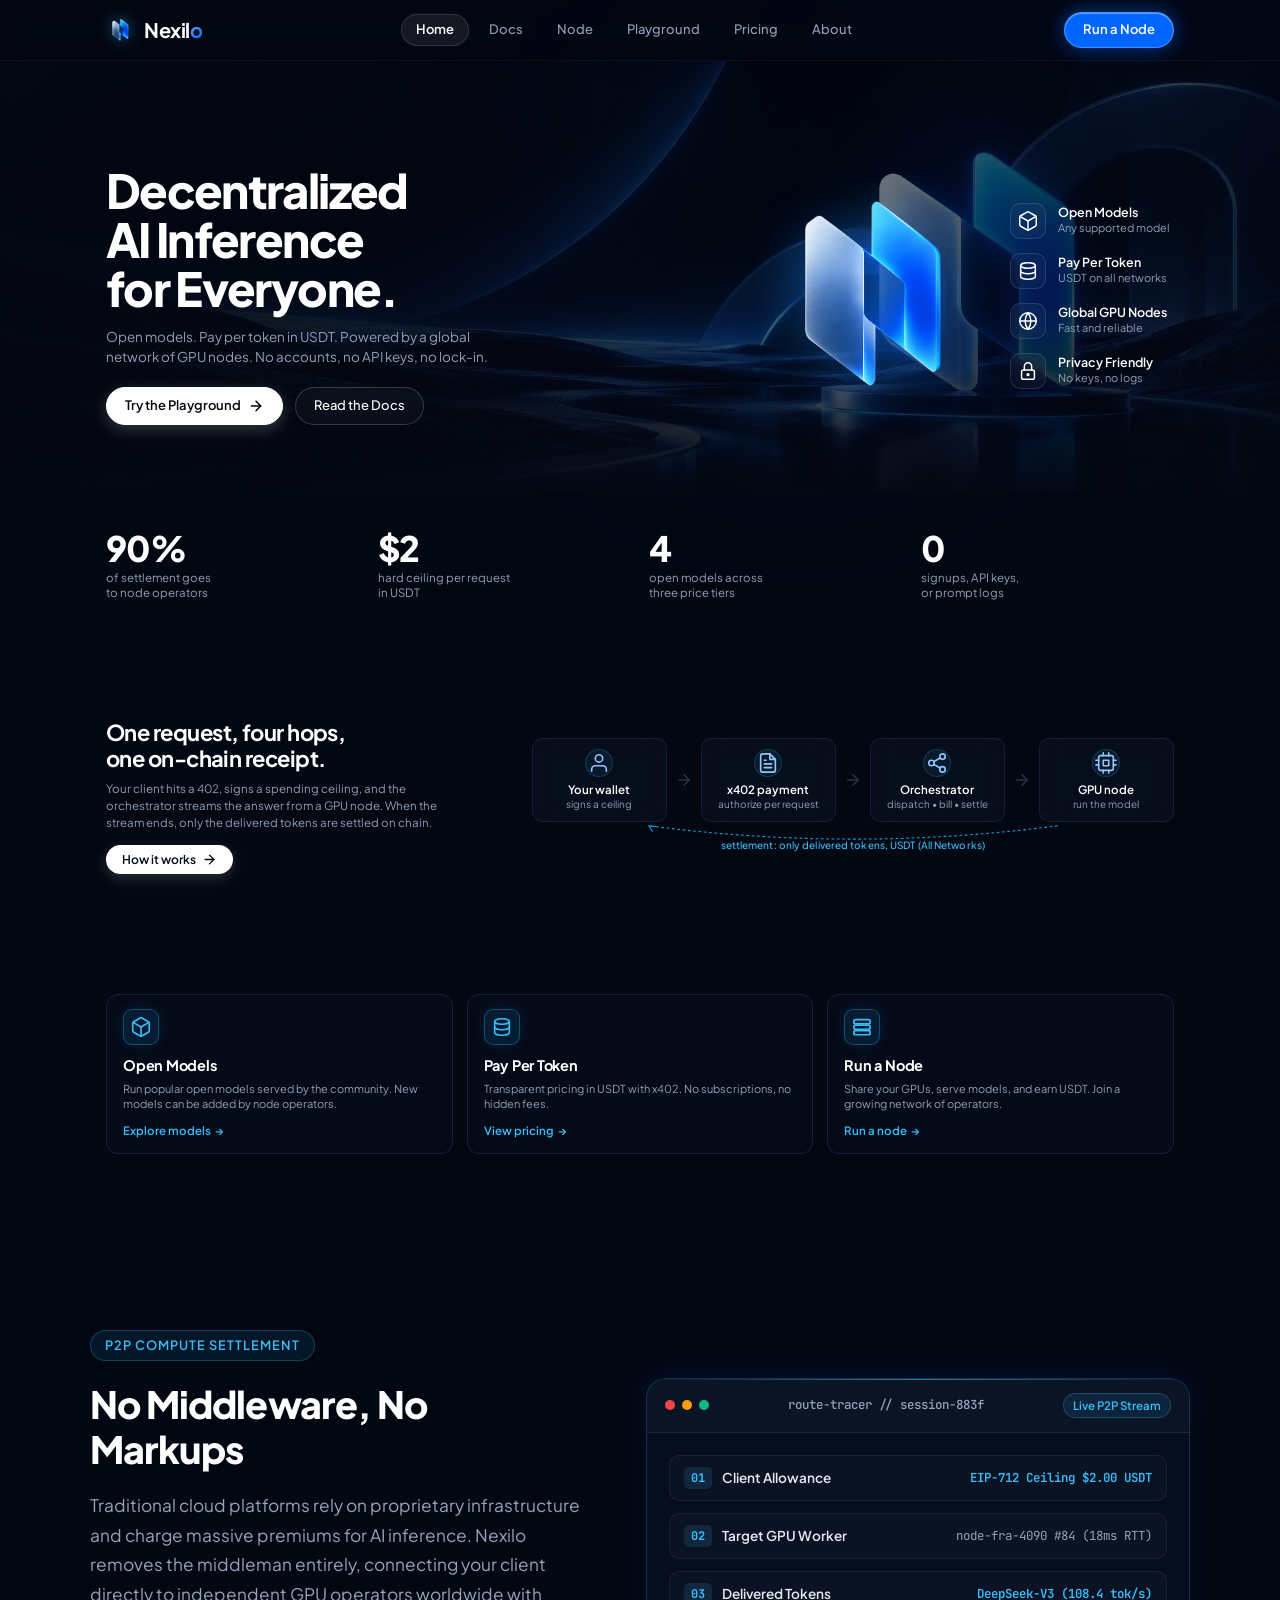
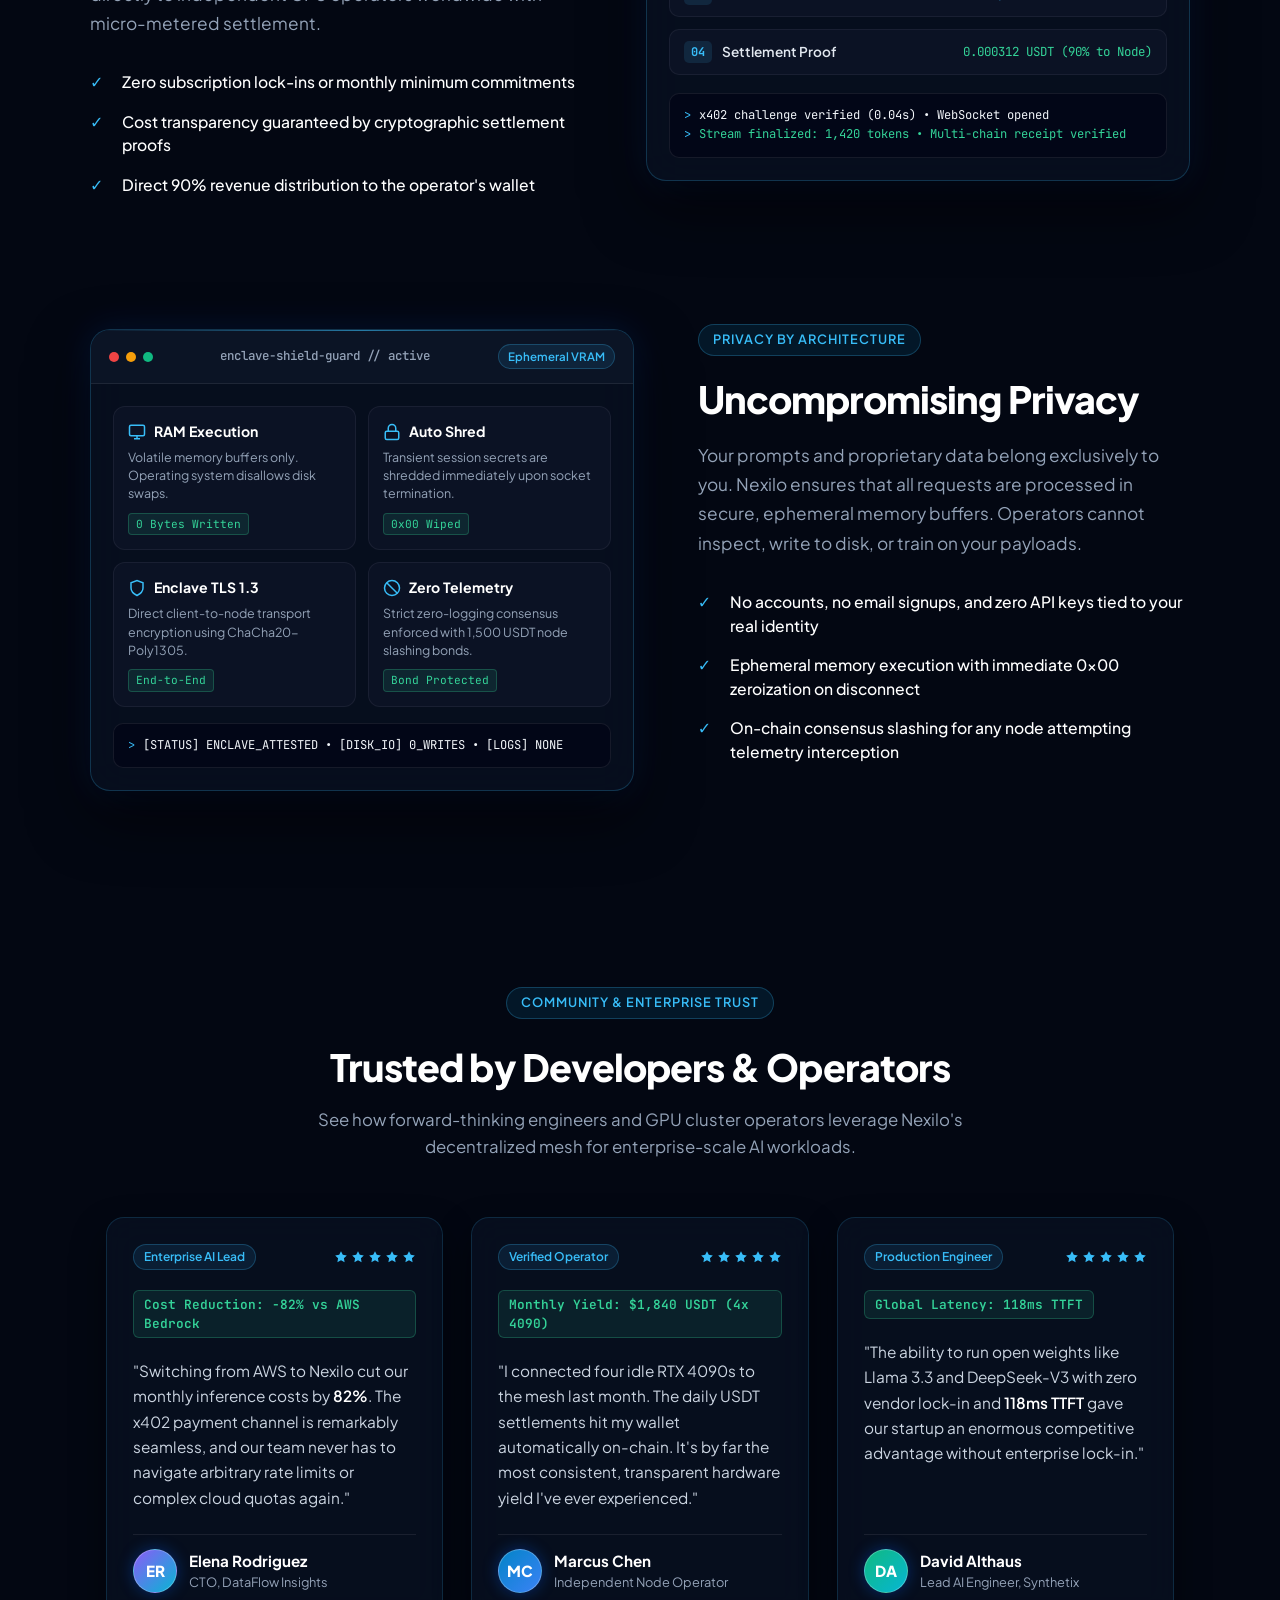
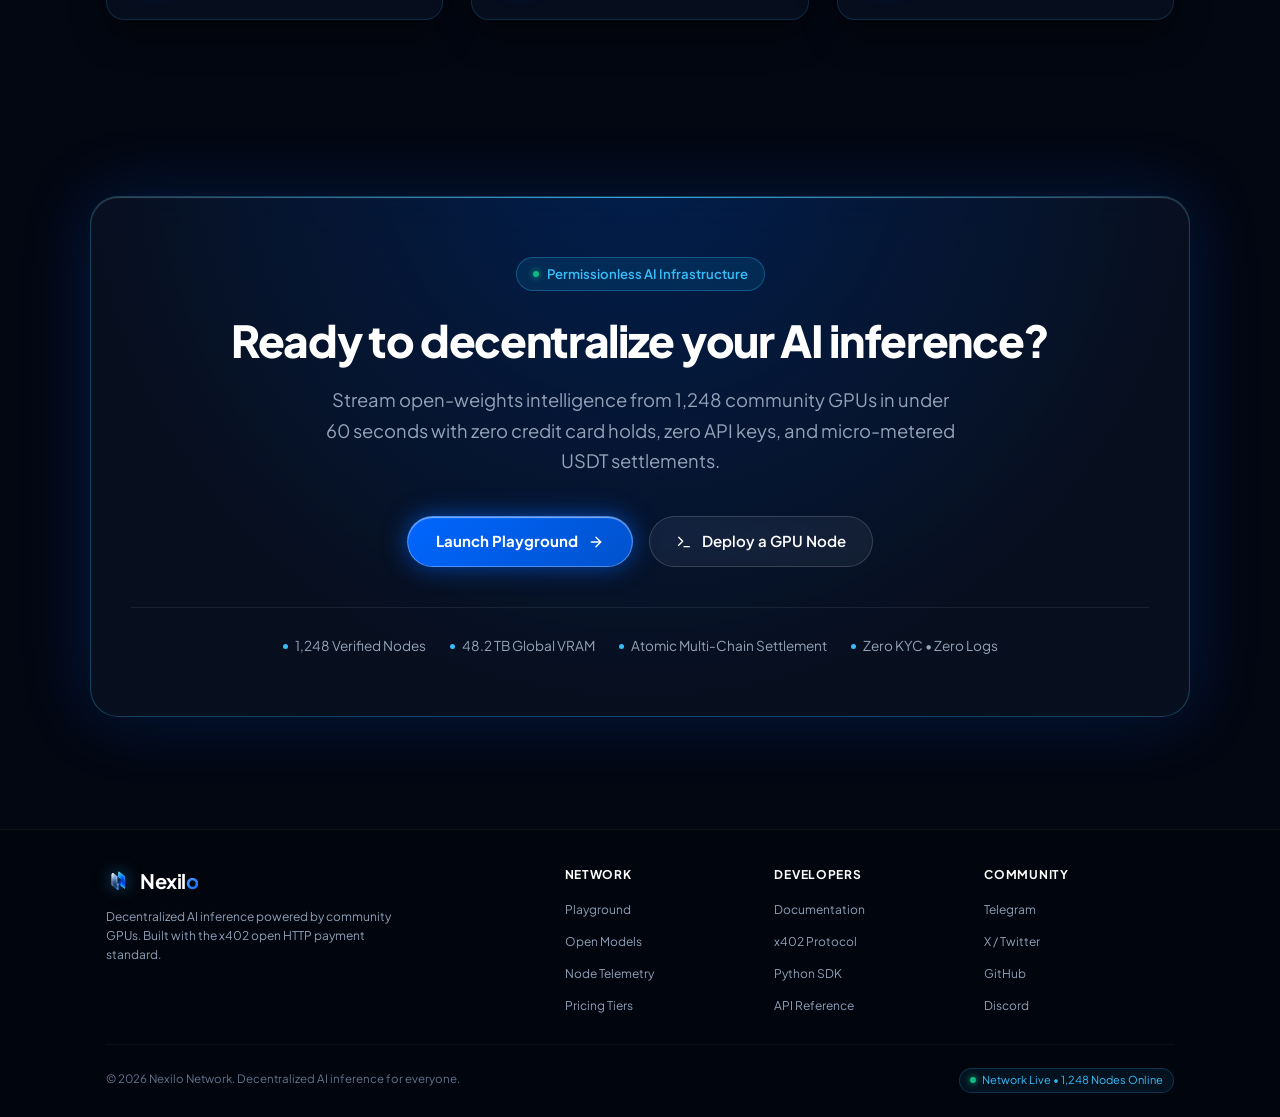
==== commit 56a476dc: "Fix black background artifact behind 3d hero logo" ====
--- a/index.html
+++ b/index.html
@@ -142,7 +142,7 @@
           <!-- 3D Logo Showcase Centerpiece -->
           <div class="floating-logo-container" id="floating-logo-wrap">
             <div class="logo-glow-aura"></div>
-            <img src="nexilo_logo_hero.png" alt="Nexilo 3D Core" class="floating-3d-logo" id="hero-3d-logo" />
+            <img src="nexilo_logo_transparent.png" alt="Nexilo 3D Core" class="floating-3d-logo" id="hero-3d-logo" />
             <div class="logo-reflection"></div>
           </div>
 
@@ -838,10 +838,10 @@
           <div class="control-group">
             <label for="model-select">Select Model:</label>
             <select id="model-select" class="select-input">
-              <option value="llama3">Llama 3.3 70B Instruct ($0.0008 / 1K tokens)</option>
-              <option value="deepseek">DeepSeek-V3 671B MoE ($0.0004 / 1K tokens)</option>
-              <option value="qwen">Qwen 2.5 72B Coder ($0.0006 / 1K tokens)</option>
-              <option value="mistral">Mistral Large 2 ($0.0010 / 1K tokens)</option>
+              <option value="gpt6">GPT-6 Astra ($0.0012 / 1K tokens)</option>
+              <option value="claude5">Claude Opus 5.5 ($0.0010 / 1K tokens)</option>
+              <option value="deepseek4">DeepSeek-V4 Pro ($0.0005 / 1K tokens)</option>
+              <option value="gemini3">Gemini 3.8 Flash ($0.0004 / 1K tokens)</option>
             </select>
           </div>
           <div class="telemetry-pill">
@@ -984,32 +984,32 @@
             </thead>
             <tbody>
               <tr>
-                <td><strong>Llama 3.3 70B Instruct</strong><br><span class="muted">Meta AI</span></td>
+                <td><strong>GPT-6 Astra</strong><br><span class="muted">OpenAI</span></td>
                 <td>128K</td>
-                <td class="text-cyan">$0.80 USDT</td>
-                <td>482 nodes</td>
-                <td><button class="table-btn" onclick="testModelInPlayground('llama3')">Test</button></td>
+                <td class="text-cyan">$1.20 USDT</td>
+                <td>512 nodes</td>
+                <td><button class="table-btn" onclick="testModelInPlayground('gpt6')">Test</button></td>
               </tr>
               <tr>
-                <td><strong>DeepSeek-V3 671B MoE</strong><br><span class="muted">DeepSeek AI</span></td>
-                <td>64K</td>
-                <td class="text-cyan">$0.40 USDT</td>
-                <td>329 nodes</td>
-                <td><button class="table-btn" onclick="testModelInPlayground('deepseek')">Test</button></td>
+                <td><strong>Claude Opus 5.5</strong><br><span class="muted">Anthropic</span></td>
+                <td>200K</td>
+                <td class="text-cyan">$1.00 USDT</td>
+                <td>345 nodes</td>
+                <td><button class="table-btn" onclick="testModelInPlayground('claude5')">Test</button></td>
               </tr>
               <tr>
-                <td><strong>Qwen 2.5 72B Coder</strong><br><span class="muted">Alibaba Cloud</span></td>
+                <td><strong>DeepSeek-V4 Pro</strong><br><span class="muted">DeepSeek AI</span></td>
                 <td>128K</td>
-                <td class="text-cyan">$0.60 USDT</td>
-                <td>274 nodes</td>
-                <td><button class="table-btn" onclick="testModelInPlayground('qwen')">Test</button></td>
+                <td class="text-cyan">$0.50 USDT</td>
+                <td>412 nodes</td>
+                <td><button class="table-btn" onclick="testModelInPlayground('deepseek4')">Test</button></td>
               </tr>
               <tr>
-                <td><strong>Mistral Large 2 123B</strong><br><span class="muted">Mistral AI</span></td>
-                <td>128K</td>
-                <td class="text-cyan">$1.00 USDT</td>
-                <td>163 nodes</td>
-                <td><button class="table-btn" onclick="testModelInPlayground('mistral')">Test</button></td>
+                <td><strong>Gemini 3.8 Flash</strong><br><span class="muted">Google DeepMind</span></td>
+                <td>1M</td>
+                <td class="text-cyan">$0.40 USDT</td>
+                <td>289 nodes</td>
+                <td><button class="table-btn" onclick="testModelInPlayground('gemini3')">Test</button></td>
               </tr>
             </tbody>
           </table>
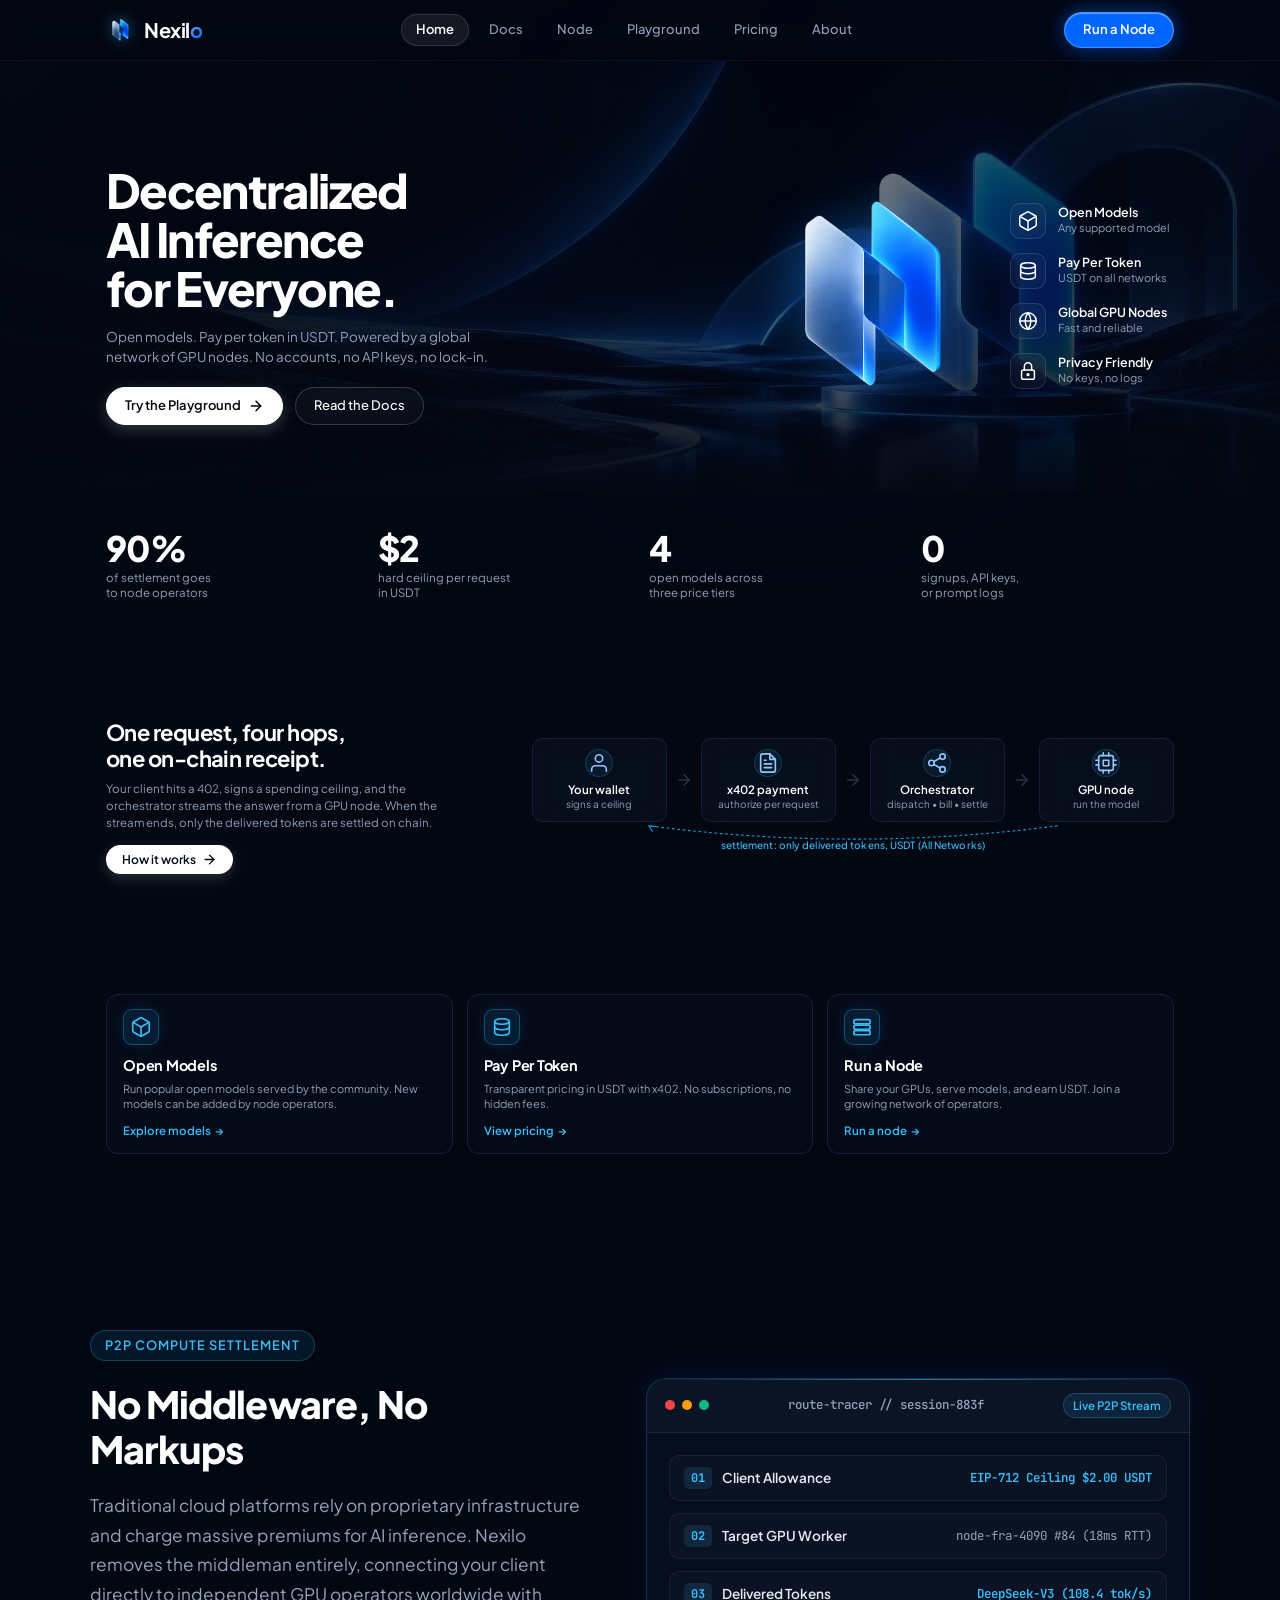
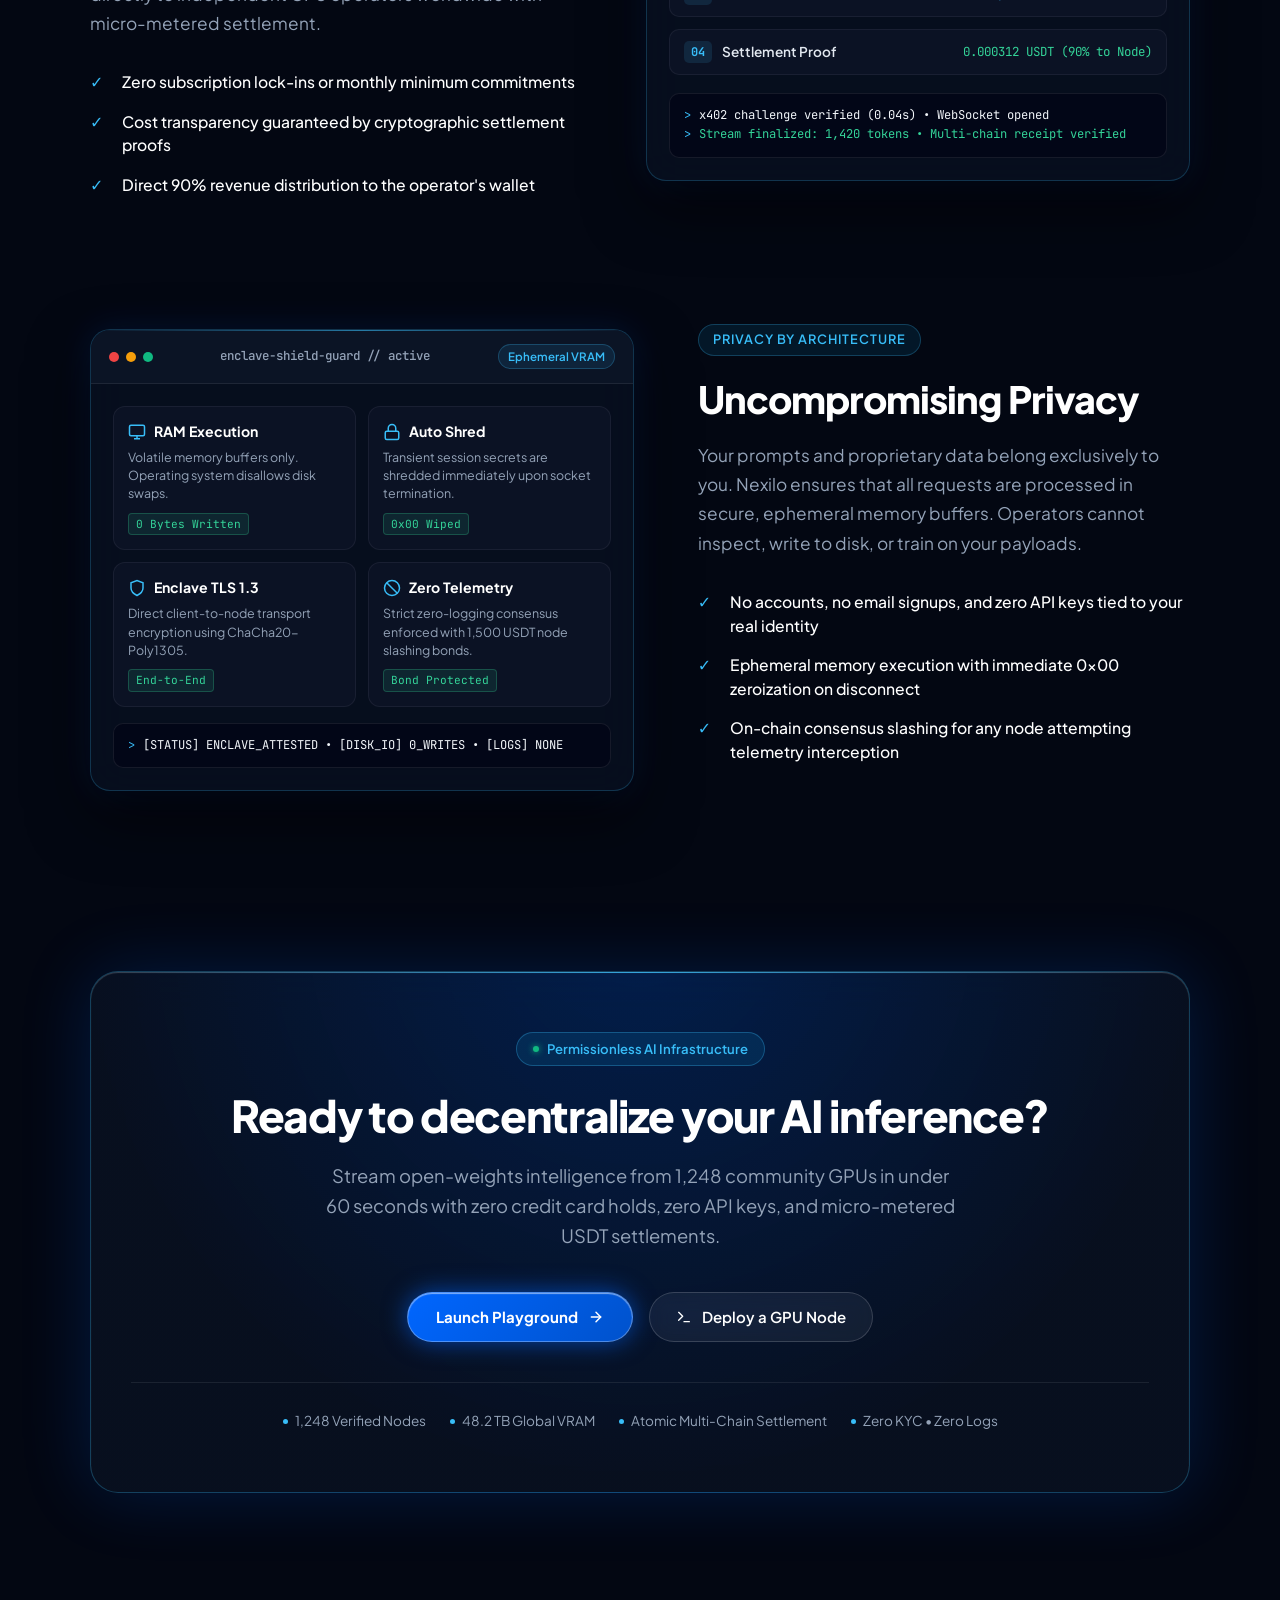
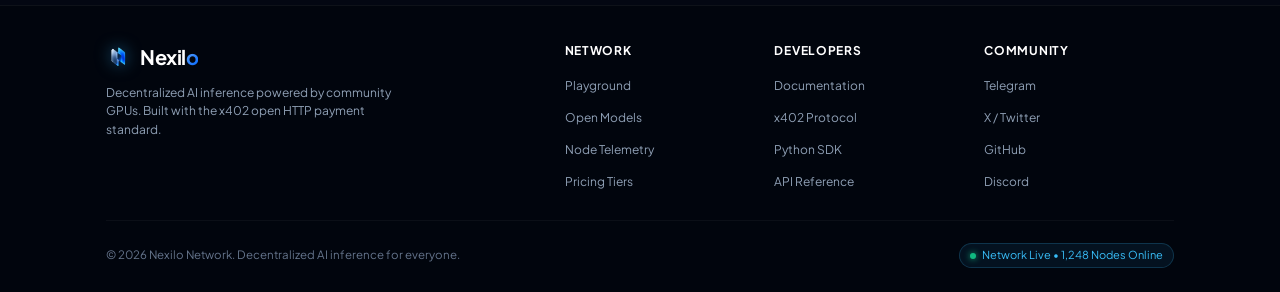
==== commit 164aa891: "Remove testimonials section to maintain trust and authenticity" ====
--- a/index.html
+++ b/index.html
@@ -620,100 +620,6 @@
       </div>
     </section>
 
-    <!-- Testimonials -->
-    <section class="testimonials-section">
-      <div class="container">
-        <div class="testimonials-header">
-          <div class="feature-split-badge">Community &amp; Enterprise Trust</div>
-          <h2 class="section-title">Trusted by Developers &amp; Operators</h2>
-          <p class="section-subtitle">
-            See how forward-thinking engineers and GPU cluster operators leverage Nexilo's decentralized mesh for enterprise-scale AI workloads.
-          </p>
-        </div>
-        <div class="testimonials-grid">
-          <!-- Card 1 -->
-          <div class="testimonial-card">
-            <div>
-              <div class="testimonial-card-top">
-                <span class="test-badge">Enterprise AI Lead</span>
-                <div class="test-stars">
-                  <svg width="14" height="14" viewBox="0 0 24 24" fill="currentColor"><polygon points="12 2 15.09 8.26 22 9.27 17 14.14 18.18 21.02 12 17.77 5.82 21.02 7 14.14 2 9.27 8.91 8.26 12 2"></polygon></svg>
-                  <svg width="14" height="14" viewBox="0 0 24 24" fill="currentColor"><polygon points="12 2 15.09 8.26 22 9.27 17 14.14 18.18 21.02 12 17.77 5.82 21.02 7 14.14 2 9.27 8.91 8.26 12 2"></polygon></svg>
-                  <svg width="14" height="14" viewBox="0 0 24 24" fill="currentColor"><polygon points="12 2 15.09 8.26 22 9.27 17 14.14 18.18 21.02 12 17.77 5.82 21.02 7 14.14 2 9.27 8.91 8.26 12 2"></polygon></svg>
-                  <svg width="14" height="14" viewBox="0 0 24 24" fill="currentColor"><polygon points="12 2 15.09 8.26 22 9.27 17 14.14 18.18 21.02 12 17.77 5.82 21.02 7 14.14 2 9.27 8.91 8.26 12 2"></polygon></svg>
-                  <svg width="14" height="14" viewBox="0 0 24 24" fill="currentColor"><polygon points="12 2 15.09 8.26 22 9.27 17 14.14 18.18 21.02 12 17.77 5.82 21.02 7 14.14 2 9.27 8.91 8.26 12 2"></polygon></svg>
-                </div>
-              </div>
-              <div class="testimonial-metric-pill">Cost Reduction: -82% vs AWS Bedrock</div>
-              <p class="testimonial-quote">
-                "Switching from AWS to Nexilo cut our monthly inference costs by <strong>82%</strong>. The x402 payment channel is remarkably seamless, and our team never has to navigate arbitrary rate limits or complex cloud quotas again."
-              </p>
-            </div>
-            <div class="testimonial-author">
-              <div class="avatar-monogram purple">ER</div>
-              <div>
-                <div class="testimonial-name">Elena Rodriguez</div>
-                <div class="testimonial-role">CTO, DataFlow Insights</div>
-              </div>
-            </div>
-          </div>
-
-          <!-- Card 2 -->
-          <div class="testimonial-card">
-            <div>
-              <div class="testimonial-card-top">
-                <span class="test-badge">Verified Operator</span>
-                <div class="test-stars">
-                  <svg width="14" height="14" viewBox="0 0 24 24" fill="currentColor"><polygon points="12 2 15.09 8.26 22 9.27 17 14.14 18.18 21.02 12 17.77 5.82 21.02 7 14.14 2 9.27 8.91 8.26 12 2"></polygon></svg>
-                  <svg width="14" height="14" viewBox="0 0 24 24" fill="currentColor"><polygon points="12 2 15.09 8.26 22 9.27 17 14.14 18.18 21.02 12 17.77 5.82 21.02 7 14.14 2 9.27 8.91 8.26 12 2"></polygon></svg>
-                  <svg width="14" height="14" viewBox="0 0 24 24" fill="currentColor"><polygon points="12 2 15.09 8.26 22 9.27 17 14.14 18.18 21.02 12 17.77 5.82 21.02 7 14.14 2 9.27 8.91 8.26 12 2"></polygon></svg>
-                  <svg width="14" height="14" viewBox="0 0 24 24" fill="currentColor"><polygon points="12 2 15.09 8.26 22 9.27 17 14.14 18.18 21.02 12 17.77 5.82 21.02 7 14.14 2 9.27 8.91 8.26 12 2"></polygon></svg>
-                  <svg width="14" height="14" viewBox="0 0 24 24" fill="currentColor"><polygon points="12 2 15.09 8.26 22 9.27 17 14.14 18.18 21.02 12 17.77 5.82 21.02 7 14.14 2 9.27 8.91 8.26 12 2"></polygon></svg>
-                </div>
-              </div>
-              <div class="testimonial-metric-pill">Monthly Yield: $1,840 USDT (4x 4090)</div>
-              <p class="testimonial-quote">
-                "I connected four idle RTX 4090s to the mesh last month. The daily USDT settlements hit my wallet automatically on-chain. It's by far the most consistent, transparent hardware yield I've ever experienced."
-              </p>
-            </div>
-            <div class="testimonial-author">
-              <div class="avatar-monogram blue">MC</div>
-              <div>
-                <div class="testimonial-name">Marcus Chen</div>
-                <div class="testimonial-role">Independent Node Operator</div>
-              </div>
-            </div>
-          </div>
-
-          <!-- Card 3 -->
-          <div class="testimonial-card">
-            <div>
-              <div class="testimonial-card-top">
-                <span class="test-badge">Production Engineer</span>
-                <div class="test-stars">
-                  <svg width="14" height="14" viewBox="0 0 24 24" fill="currentColor"><polygon points="12 2 15.09 8.26 22 9.27 17 14.14 18.18 21.02 12 17.77 5.82 21.02 7 14.14 2 9.27 8.91 8.26 12 2"></polygon></svg>
-                  <svg width="14" height="14" viewBox="0 0 24 24" fill="currentColor"><polygon points="12 2 15.09 8.26 22 9.27 17 14.14 18.18 21.02 12 17.77 5.82 21.02 7 14.14 2 9.27 8.91 8.26 12 2"></polygon></svg>
-                  <svg width="14" height="14" viewBox="0 0 24 24" fill="currentColor"><polygon points="12 2 15.09 8.26 22 9.27 17 14.14 18.18 21.02 12 17.77 5.82 21.02 7 14.14 2 9.27 8.91 8.26 12 2"></polygon></svg>
-                  <svg width="14" height="14" viewBox="0 0 24 24" fill="currentColor"><polygon points="12 2 15.09 8.26 22 9.27 17 14.14 18.18 21.02 12 17.77 5.82 21.02 7 14.14 2 9.27 8.91 8.26 12 2"></polygon></svg>
-                  <svg width="14" height="14" viewBox="0 0 24 24" fill="currentColor"><polygon points="12 2 15.09 8.26 22 9.27 17 14.14 18.18 21.02 12 17.77 5.82 21.02 7 14.14 2 9.27 8.91 8.26 12 2"></polygon></svg>
-                </div>
-              </div>
-              <div class="testimonial-metric-pill">Global Latency: 118ms TTFT</div>
-              <p class="testimonial-quote">
-                "The ability to run open weights like Llama 3.3 and DeepSeek-V3 with zero vendor lock-in and <strong>118ms TTFT</strong> gave our startup an enormous competitive advantage without enterprise lock-in."
-              </p>
-            </div>
-            <div class="testimonial-author">
-              <div class="avatar-monogram emerald">DA</div>
-              <div>
-                <div class="testimonial-name">David Althaus</div>
-                <div class="testimonial-role">Lead AI Engineer, Synthetix</div>
-              </div>
-            </div>
-          </div>
-        </div>
-      </div>
-    </section>
 
     <!-- CTA Banner -->
     <section class="cta-banner-section container">
--- a/styles.css
+++ b/styles.css
@@ -47,6 +47,27 @@
  position: relative;
  overflow-x: hidden;
  line-height: 1.5;
+}
+
+/* Custom WebKit Scrollbar */
+::-webkit-scrollbar {
+ width: 10px;
+ height: 10px;
+}
+
+::-webkit-scrollbar-track {
+ background: var(--color-bg-base);
+ border-left: 1px solid rgba(255, 255, 255, 0.05);
+}
+
+::-webkit-scrollbar-thumb {
+ background: rgba(255, 255, 255, 0.15);
+ border-radius: 6px;
+ border: 2px solid var(--color-bg-base);
+}
+
+::-webkit-scrollbar-thumb:hover {
+ background: rgba(255, 255, 255, 0.3);
 }
 
 /* Ambient Background Lights */
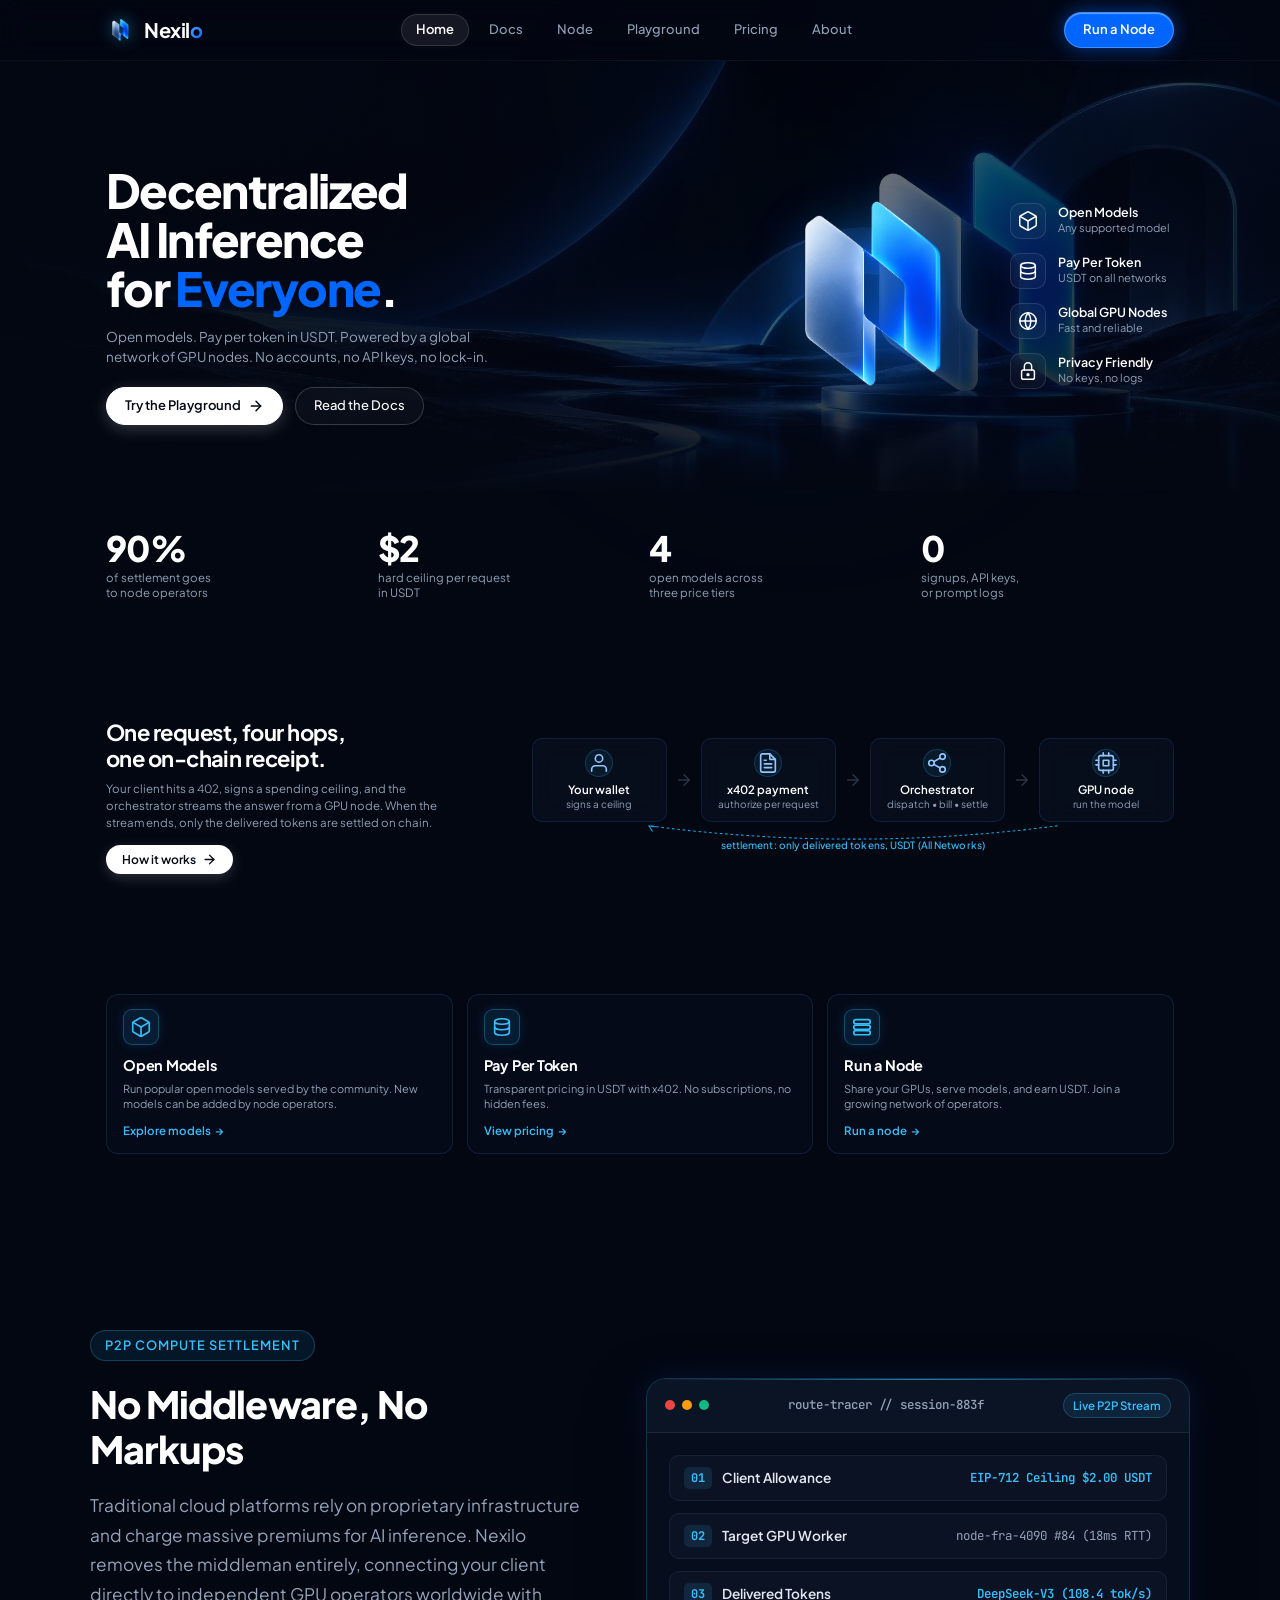
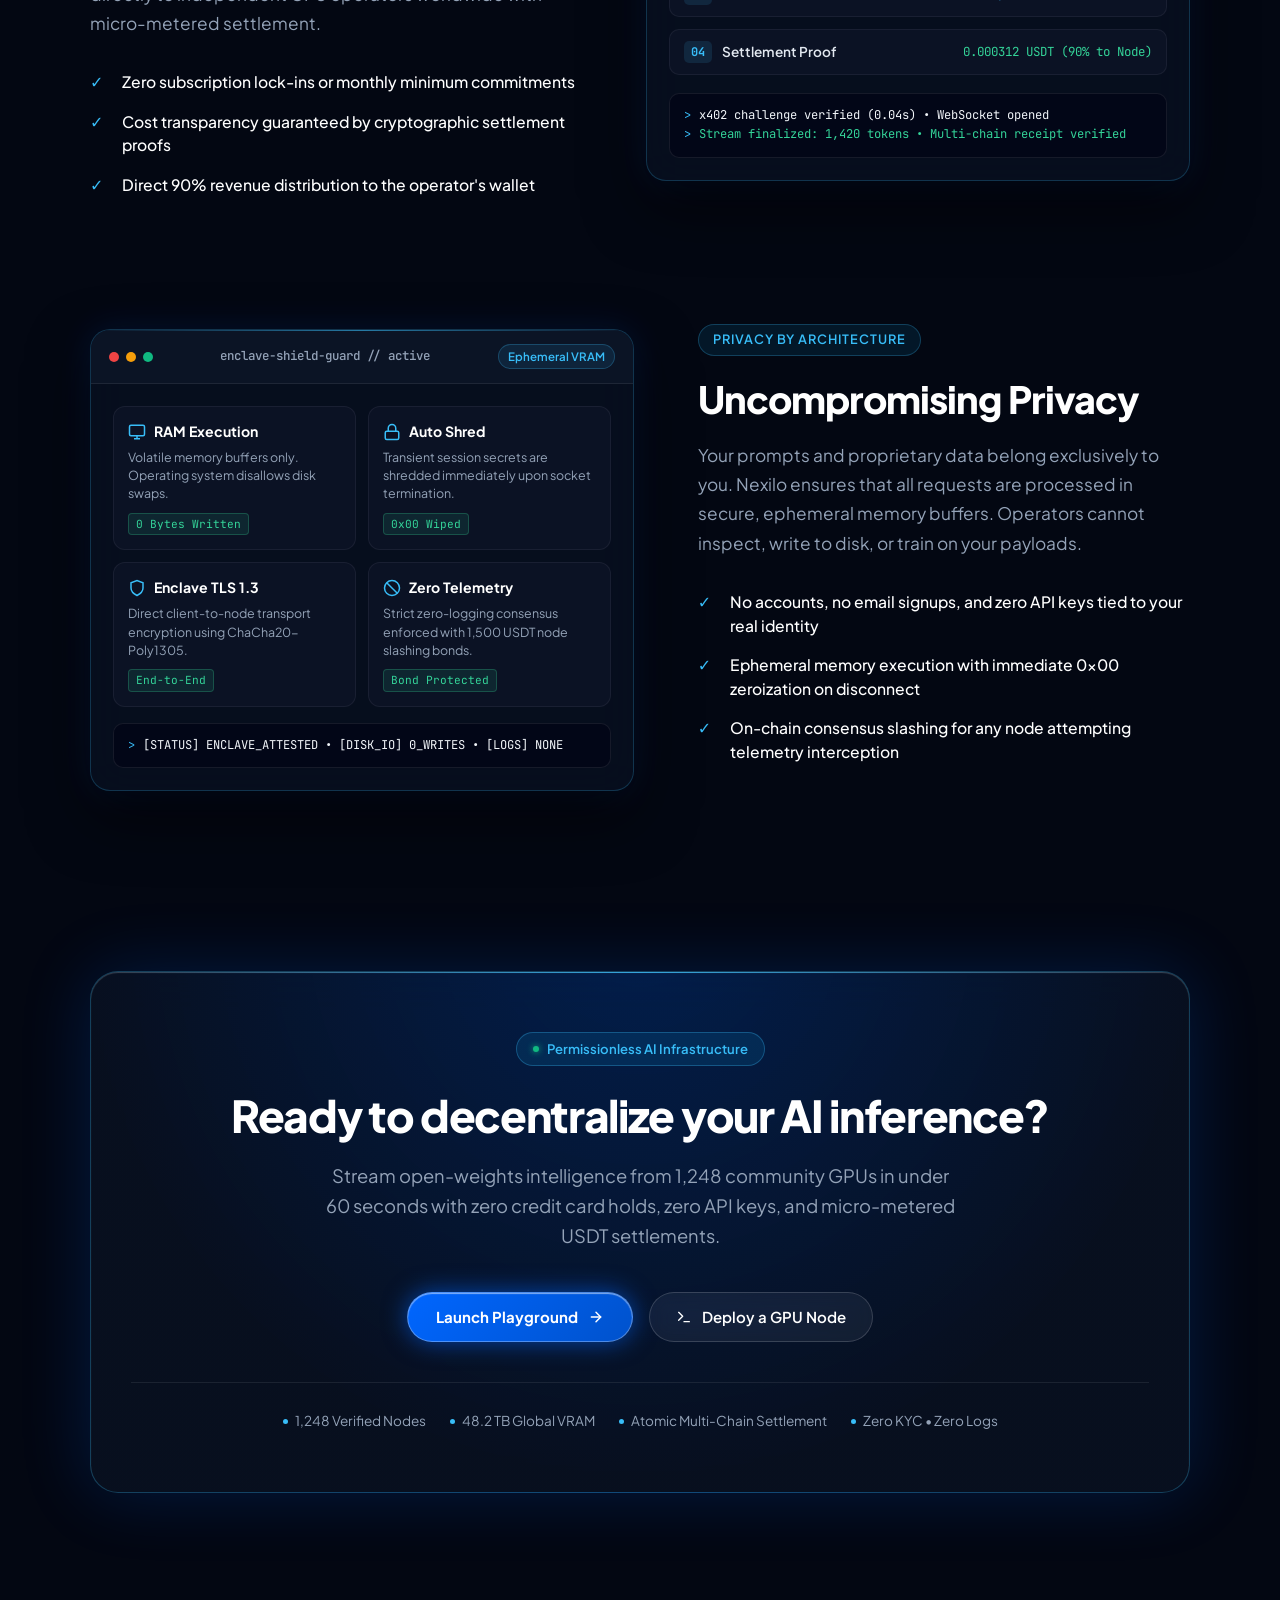
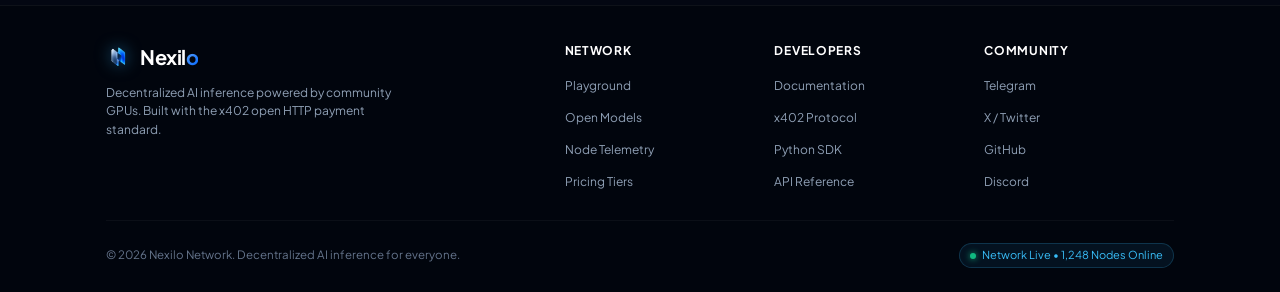
==== commit 062291aa: "Highlight 'Everyone' in hero title with blue color" ====
--- a/index.html
+++ b/index.html
@@ -115,7 +115,7 @@
           <h1 class="hero-title">
             Decentralized<br />
             AI Inference<br />
-            for Everyone.
+            for <span style="color: var(--color-accent-blue);">Everyone</span>.
           </h1>
 
           <p class="hero-subtitle">
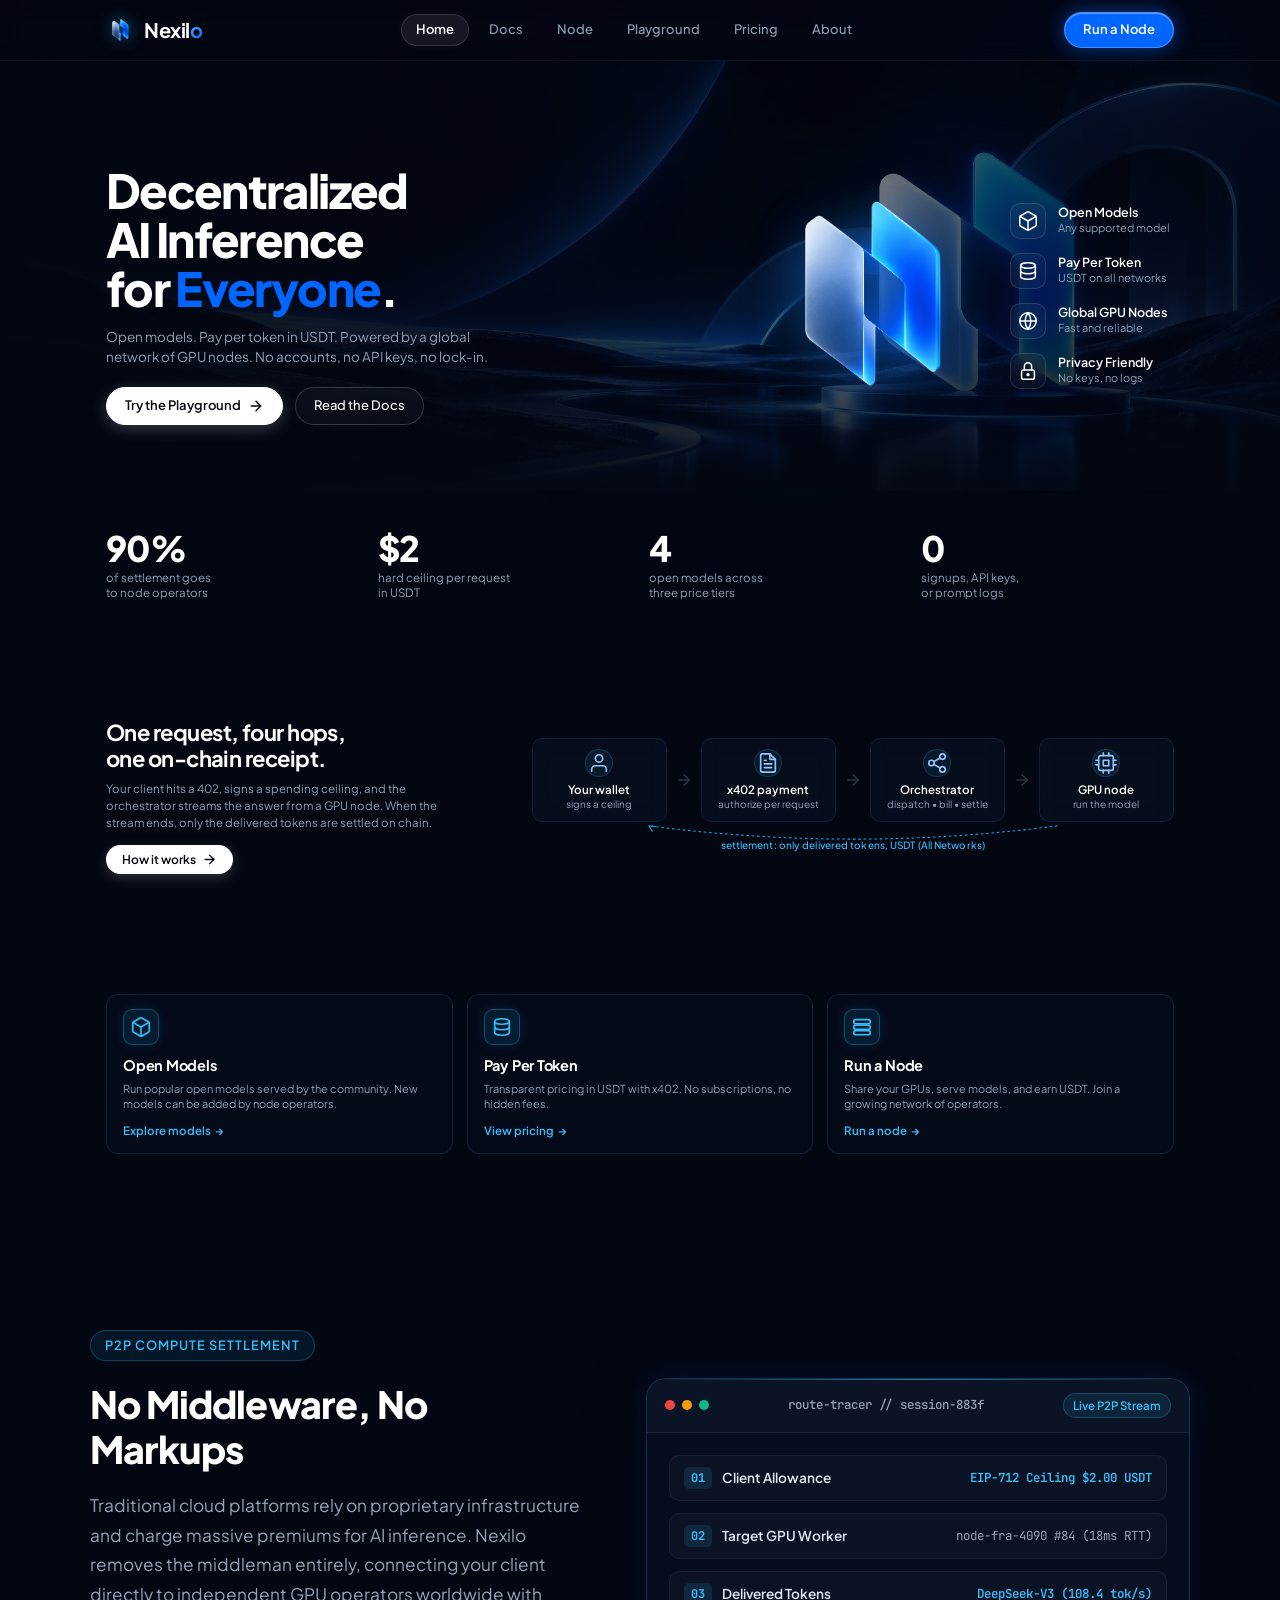
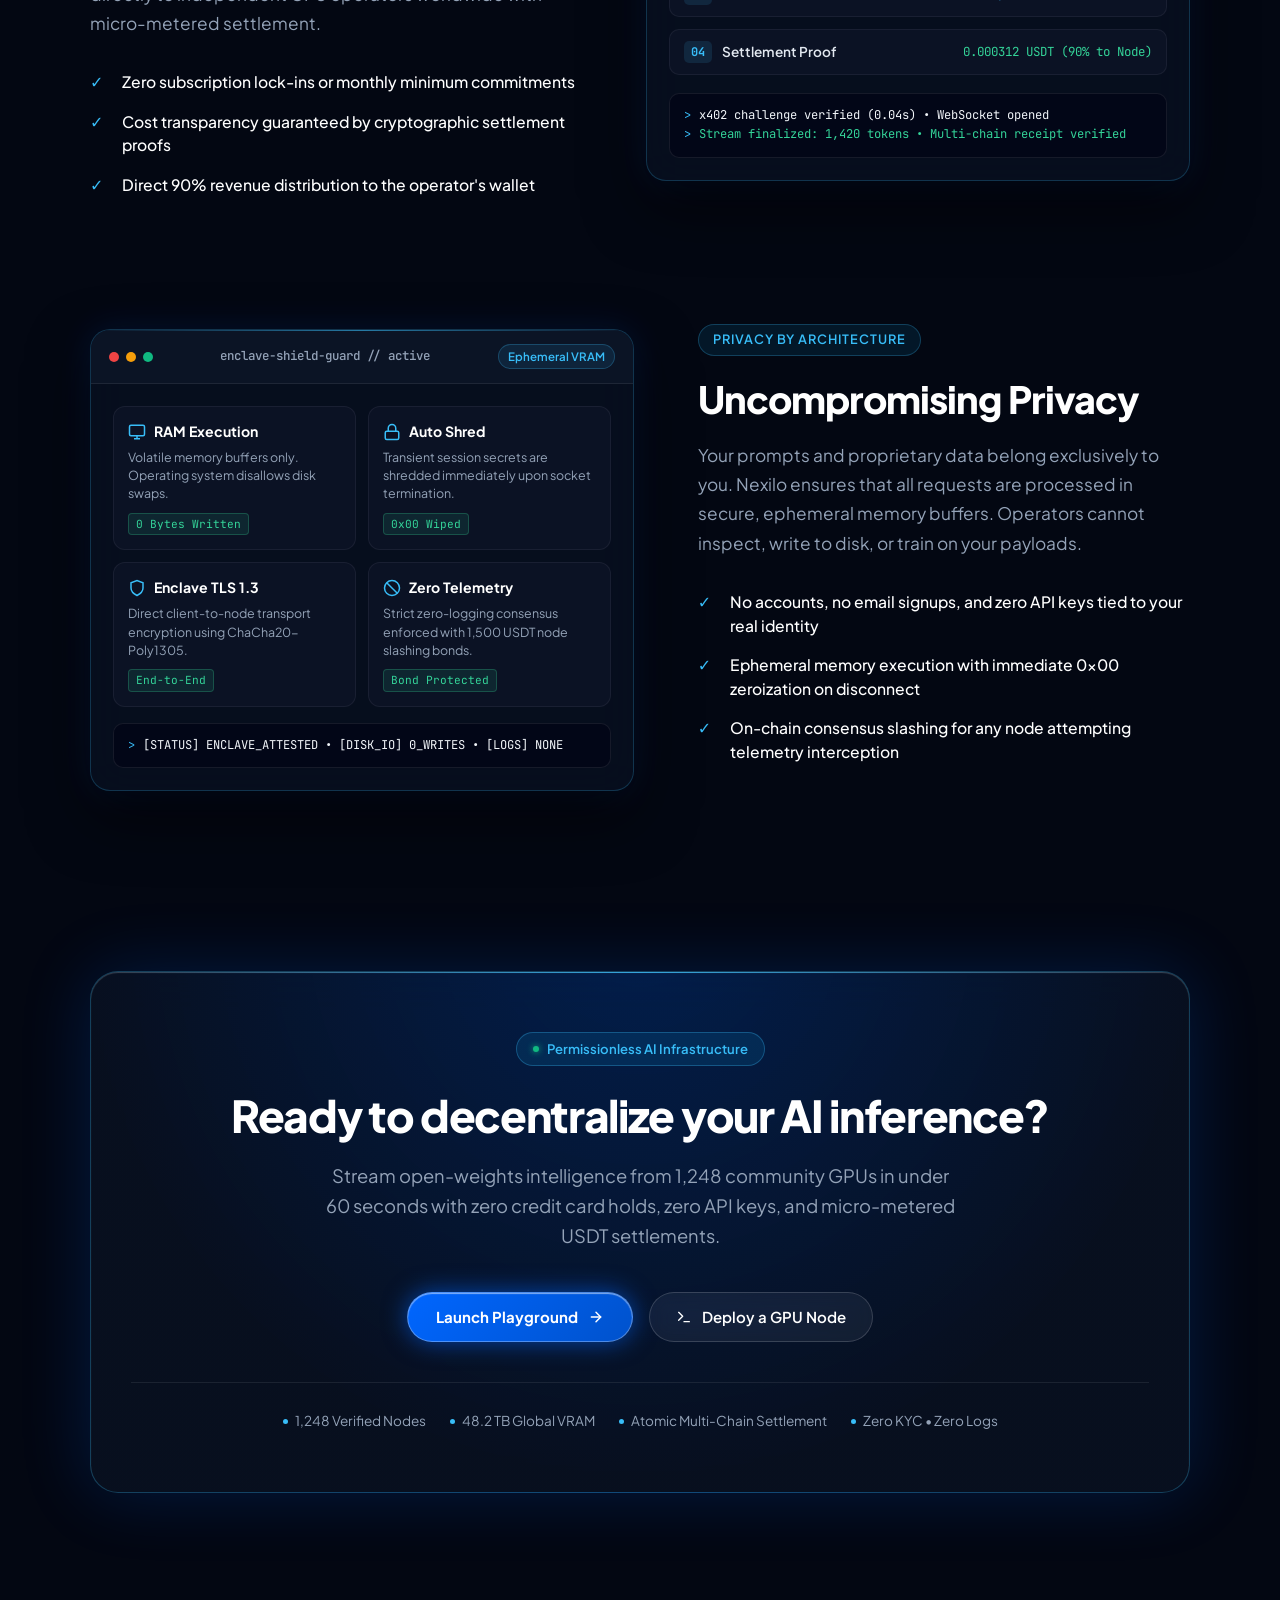
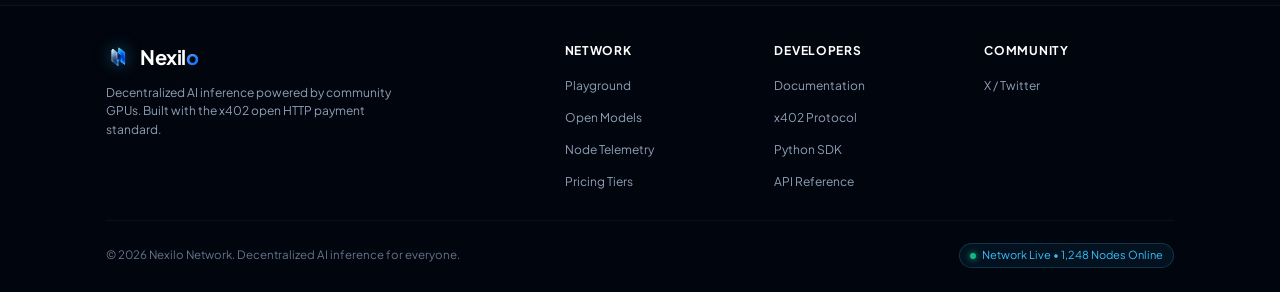
==== commit 59397cf8: "Keep only X/Twitter in community links" ====
--- a/index.html
+++ b/index.html
@@ -708,10 +708,7 @@
             <div class="footer-group">
               <h5 class="footer-title">Community</h5>
               <ul>
-                <li><a href="https://t.me" target="_blank" rel="noopener">Telegram</a></li>
                 <li><a href="https://x.com" target="_blank" rel="noopener">X / Twitter</a></li>
-                <li><a href="https://github.com" target="_blank" rel="noopener">GitHub</a></li>
-                <li><a href="https://discord.com" target="_blank" rel="noopener">Discord</a></li>
               </ul>
             </div>
           </div>
